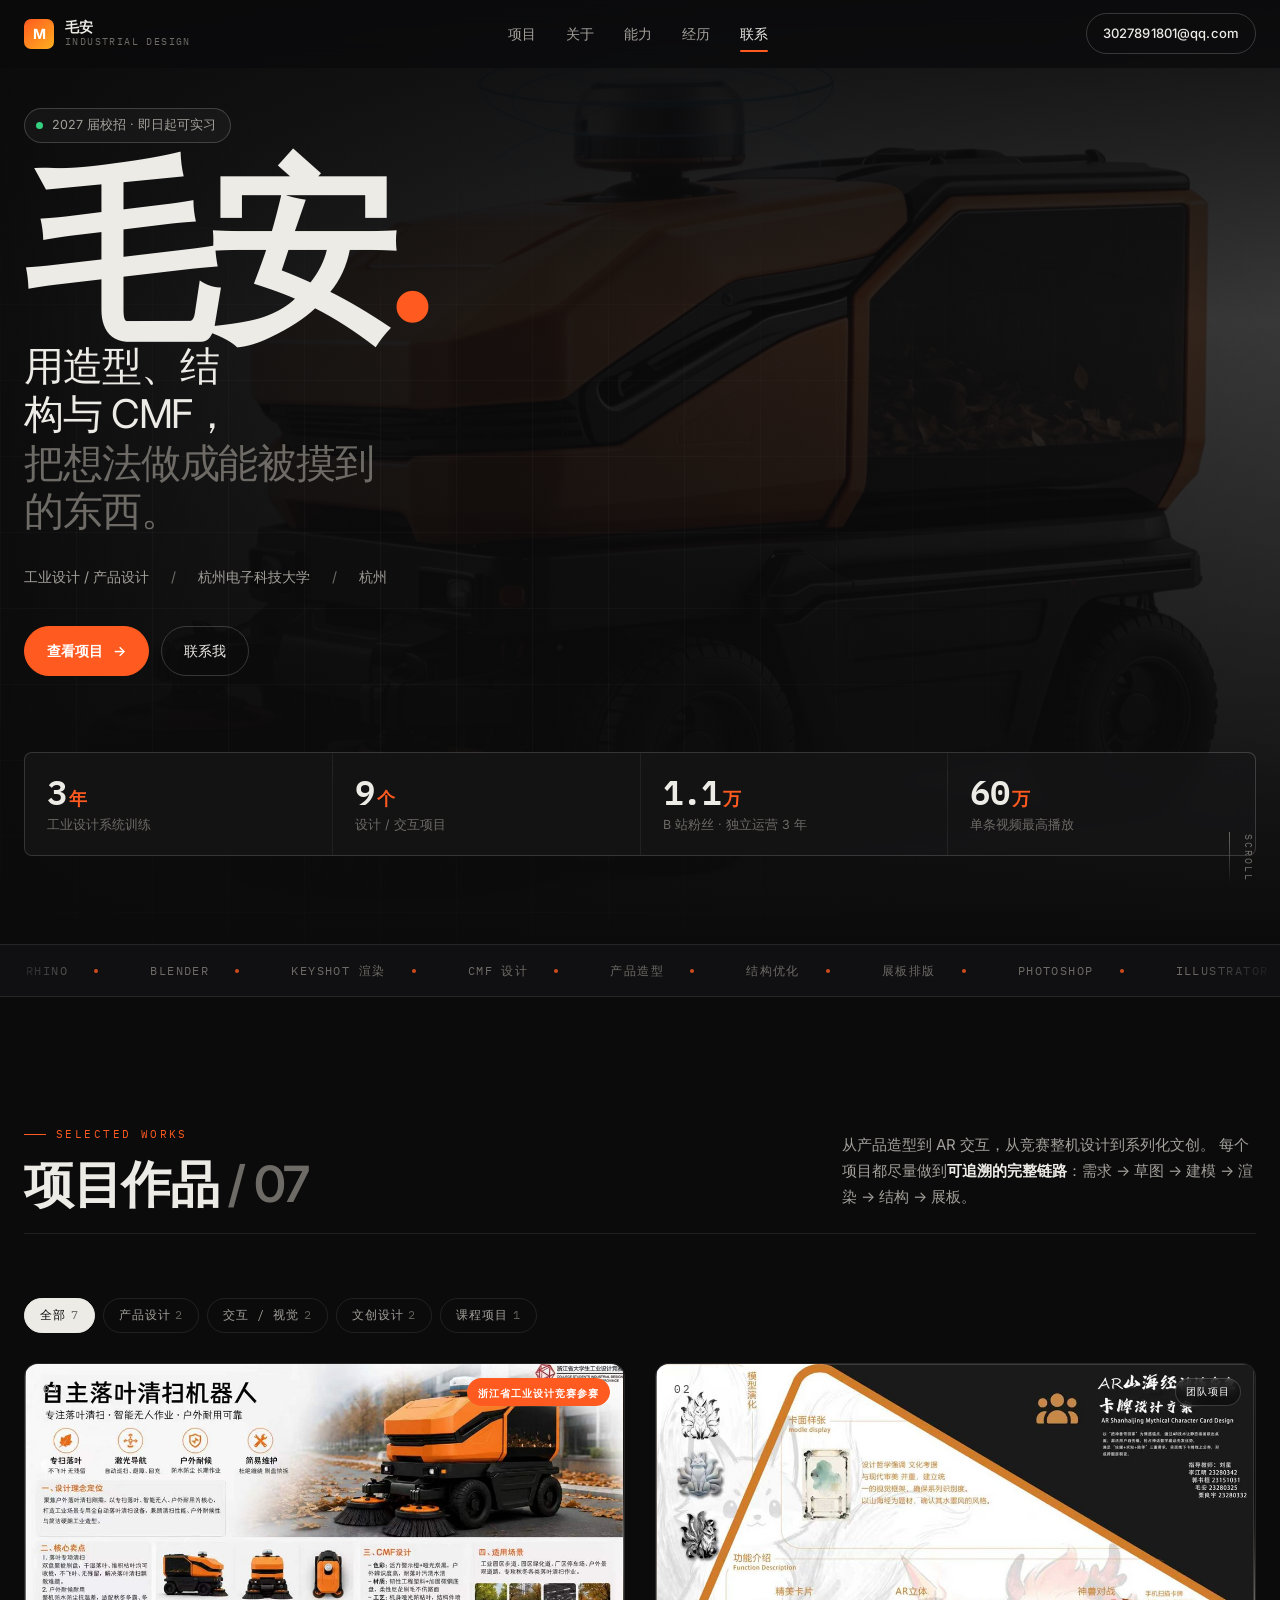
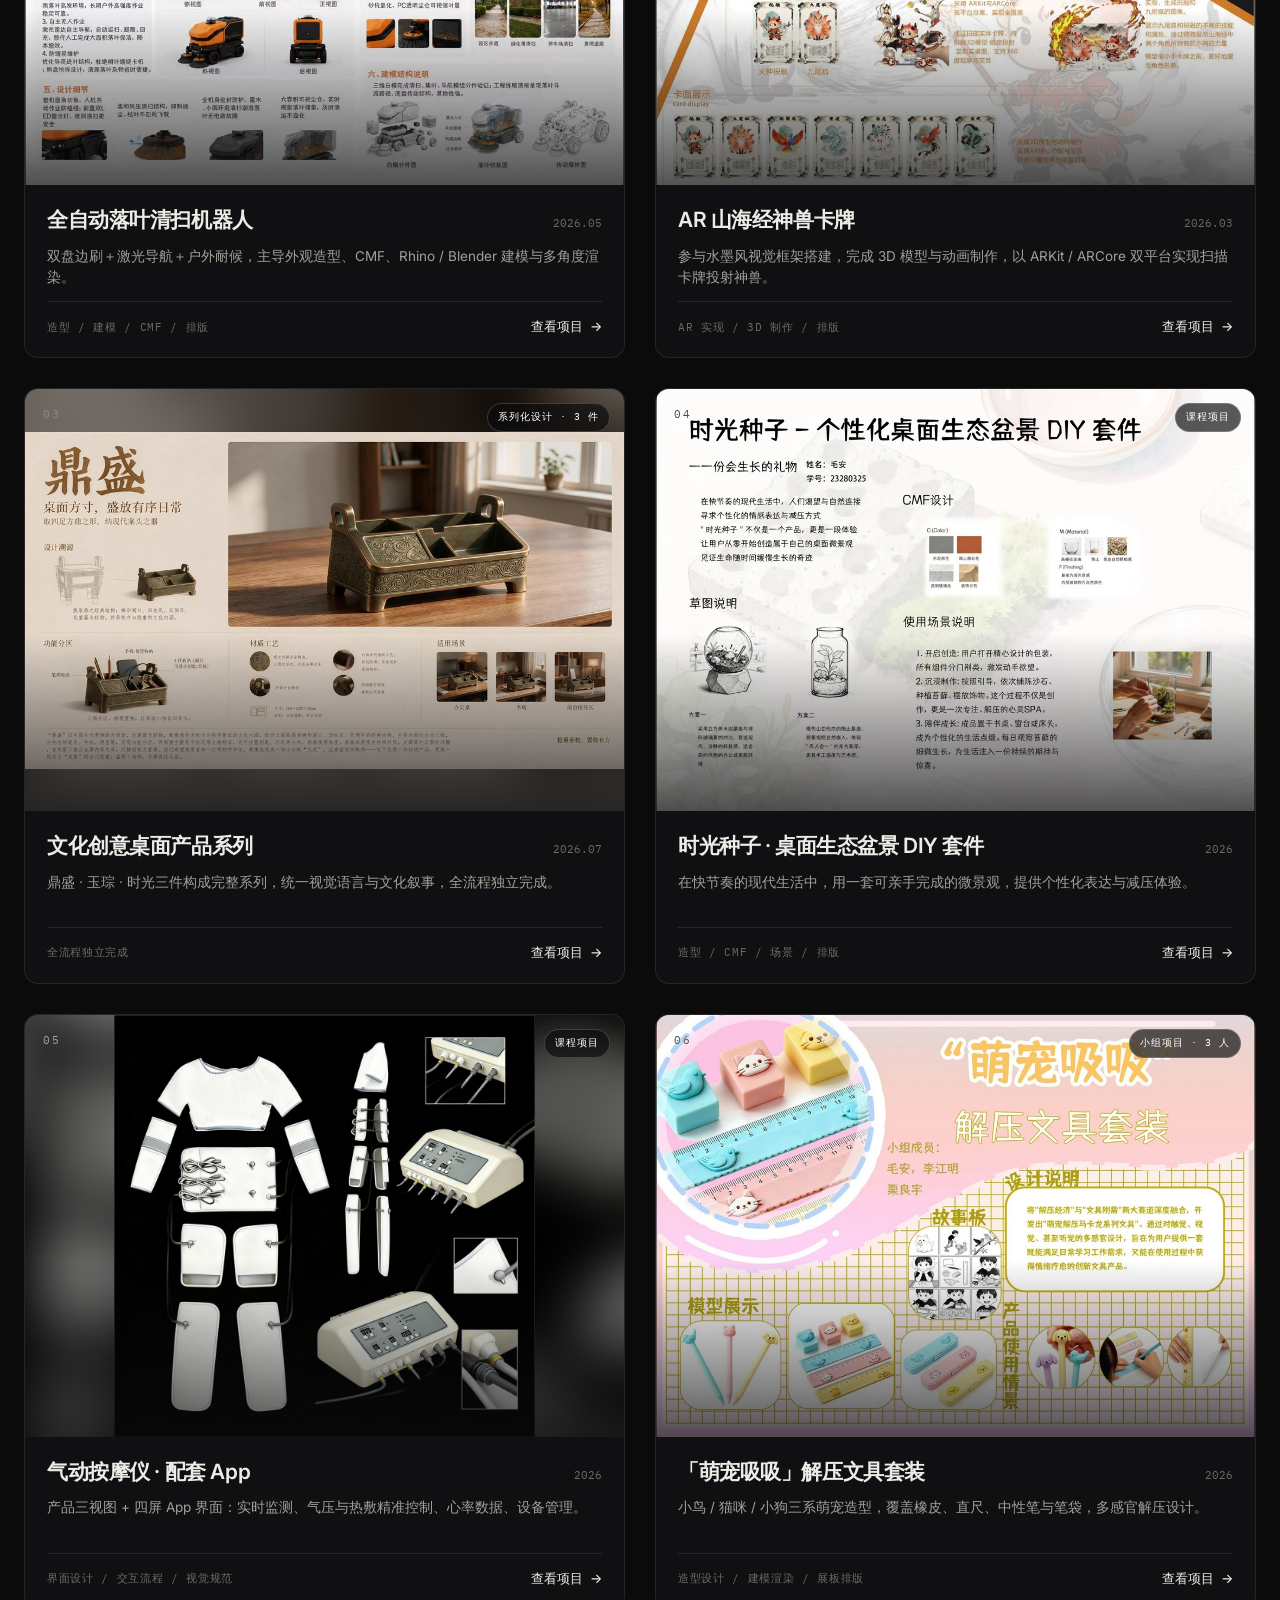
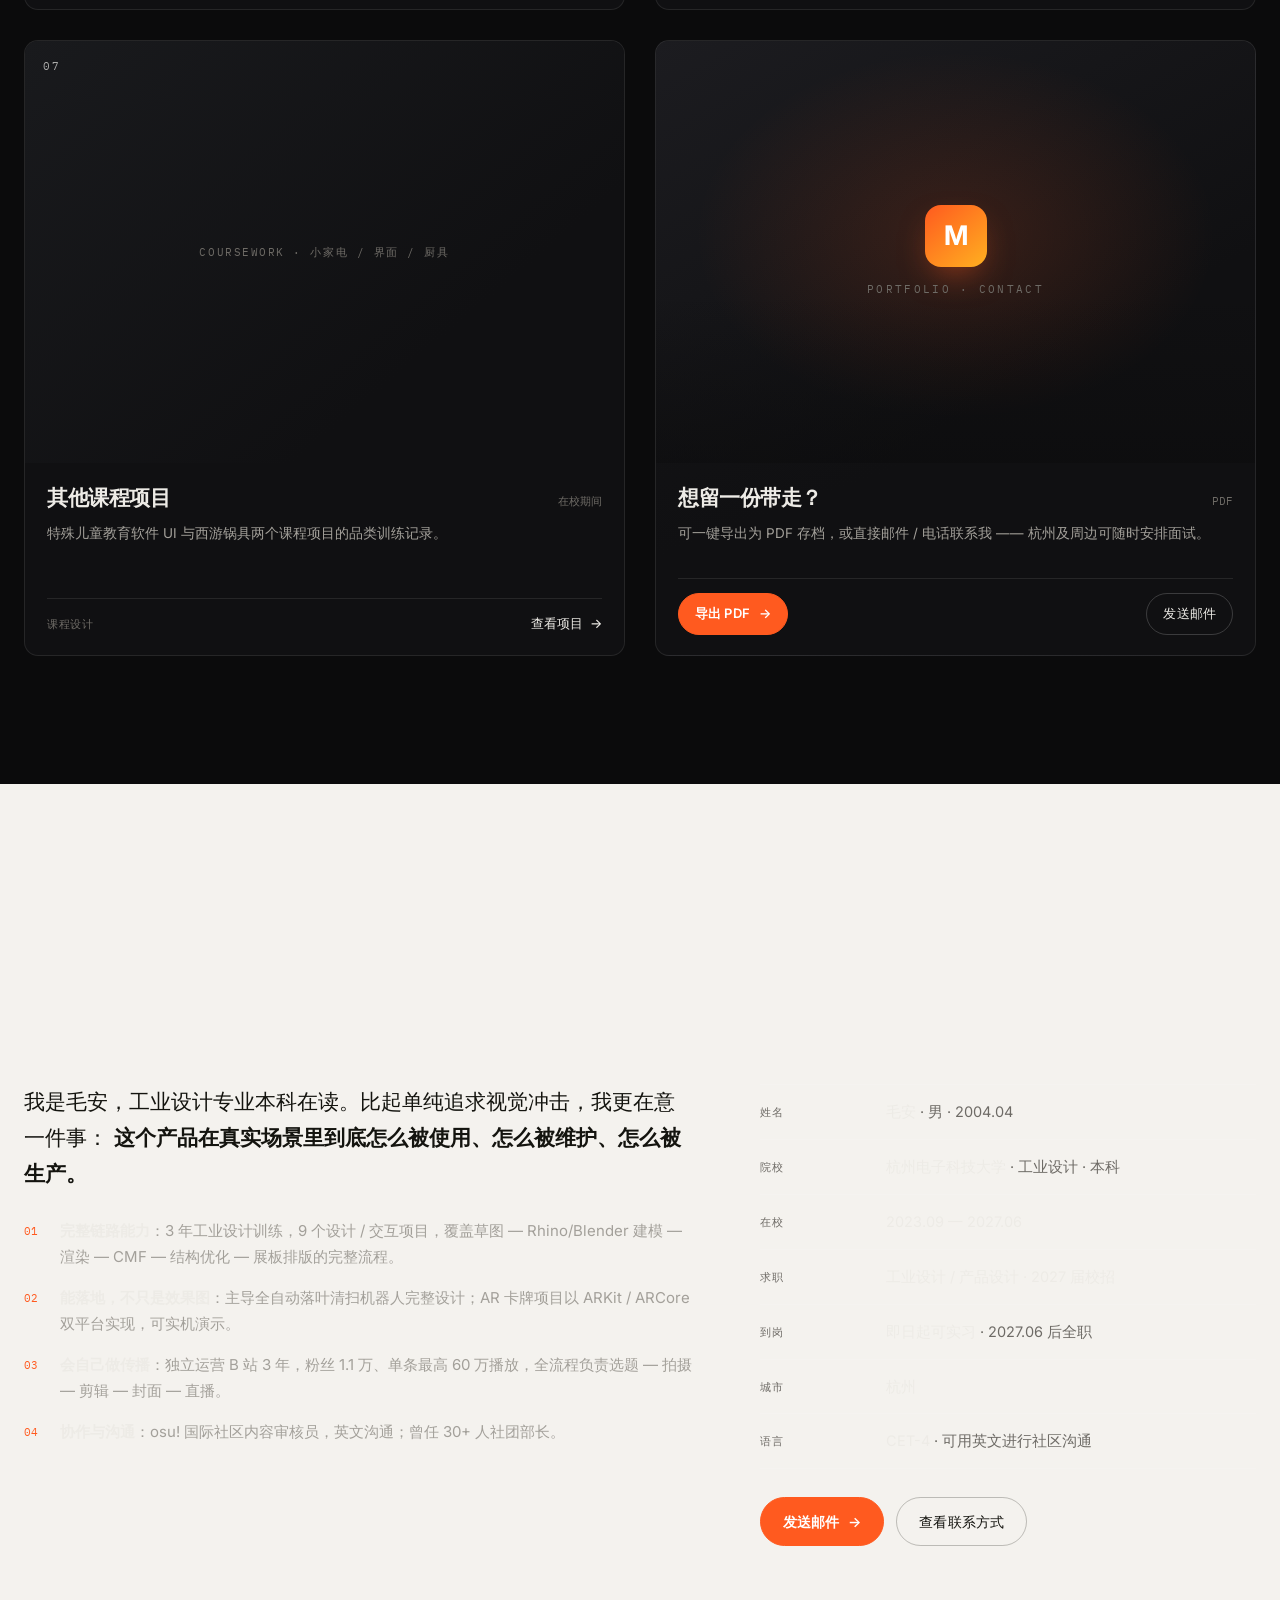
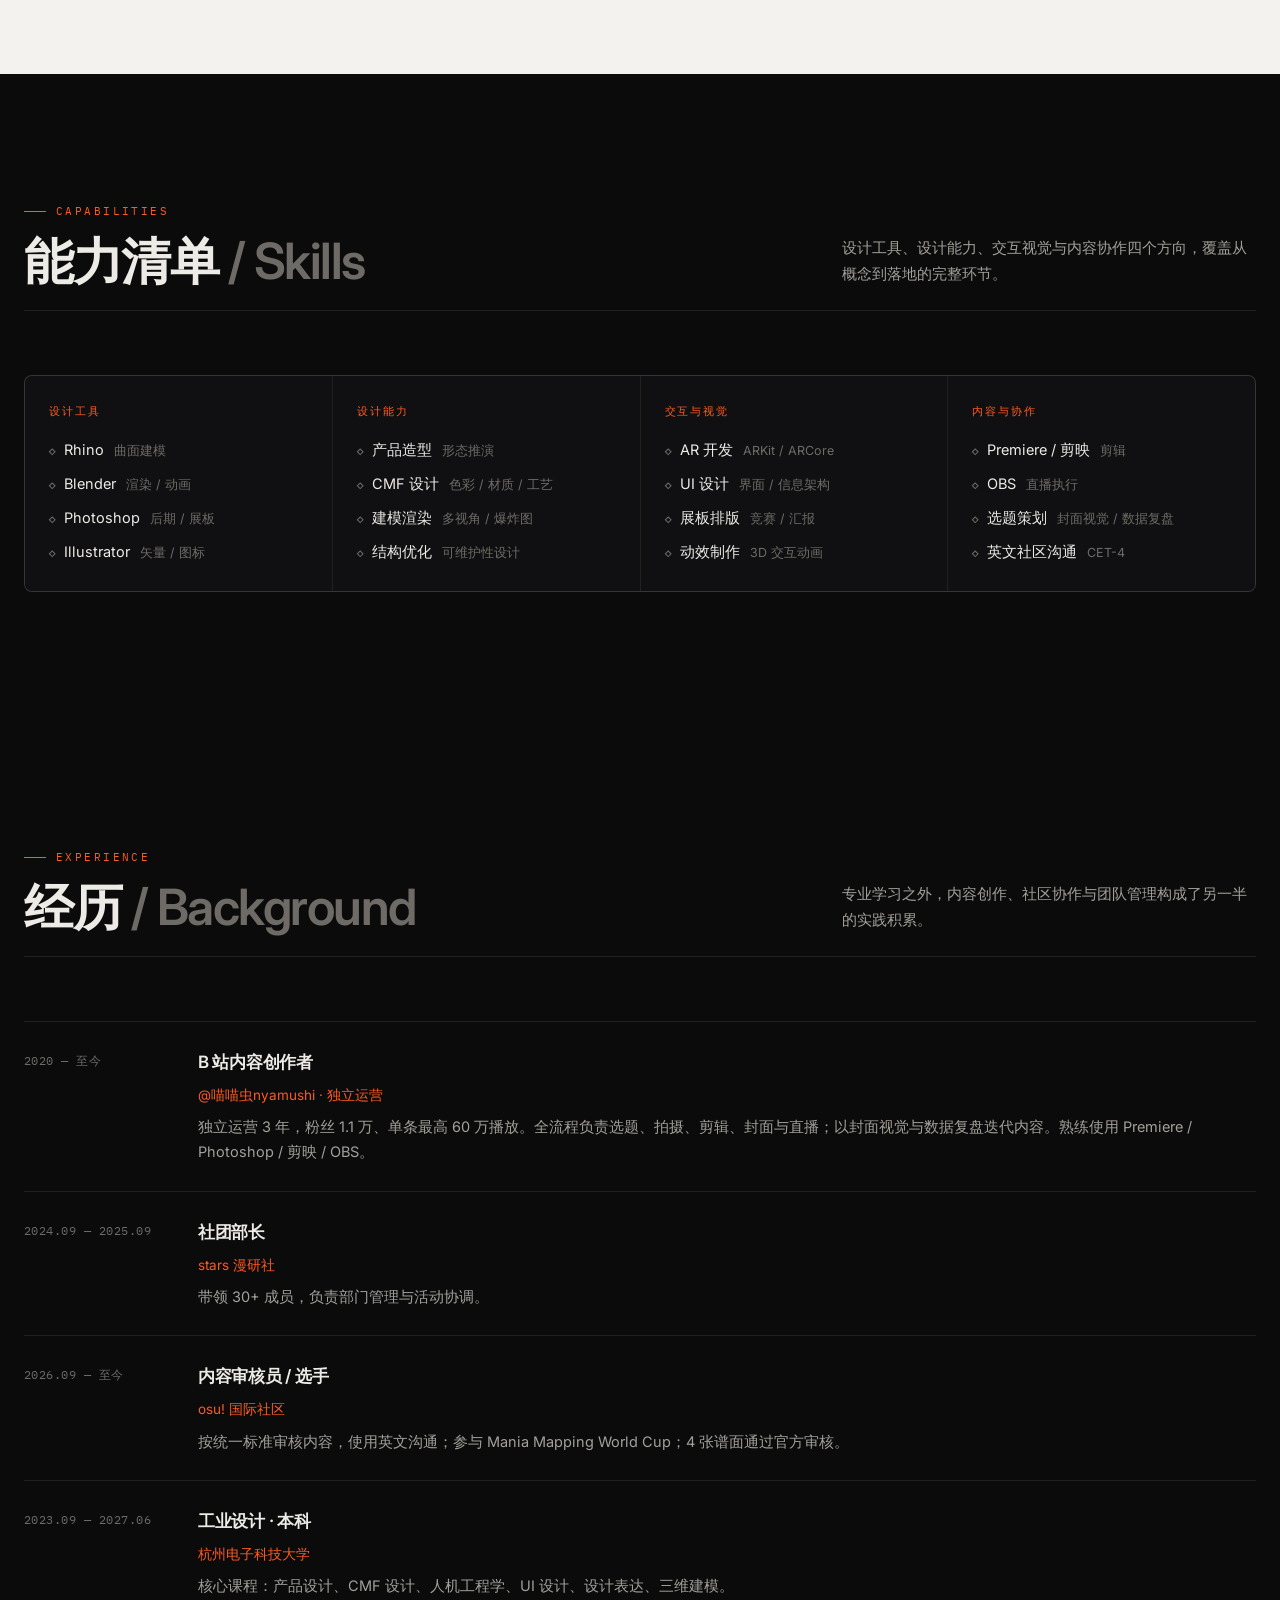
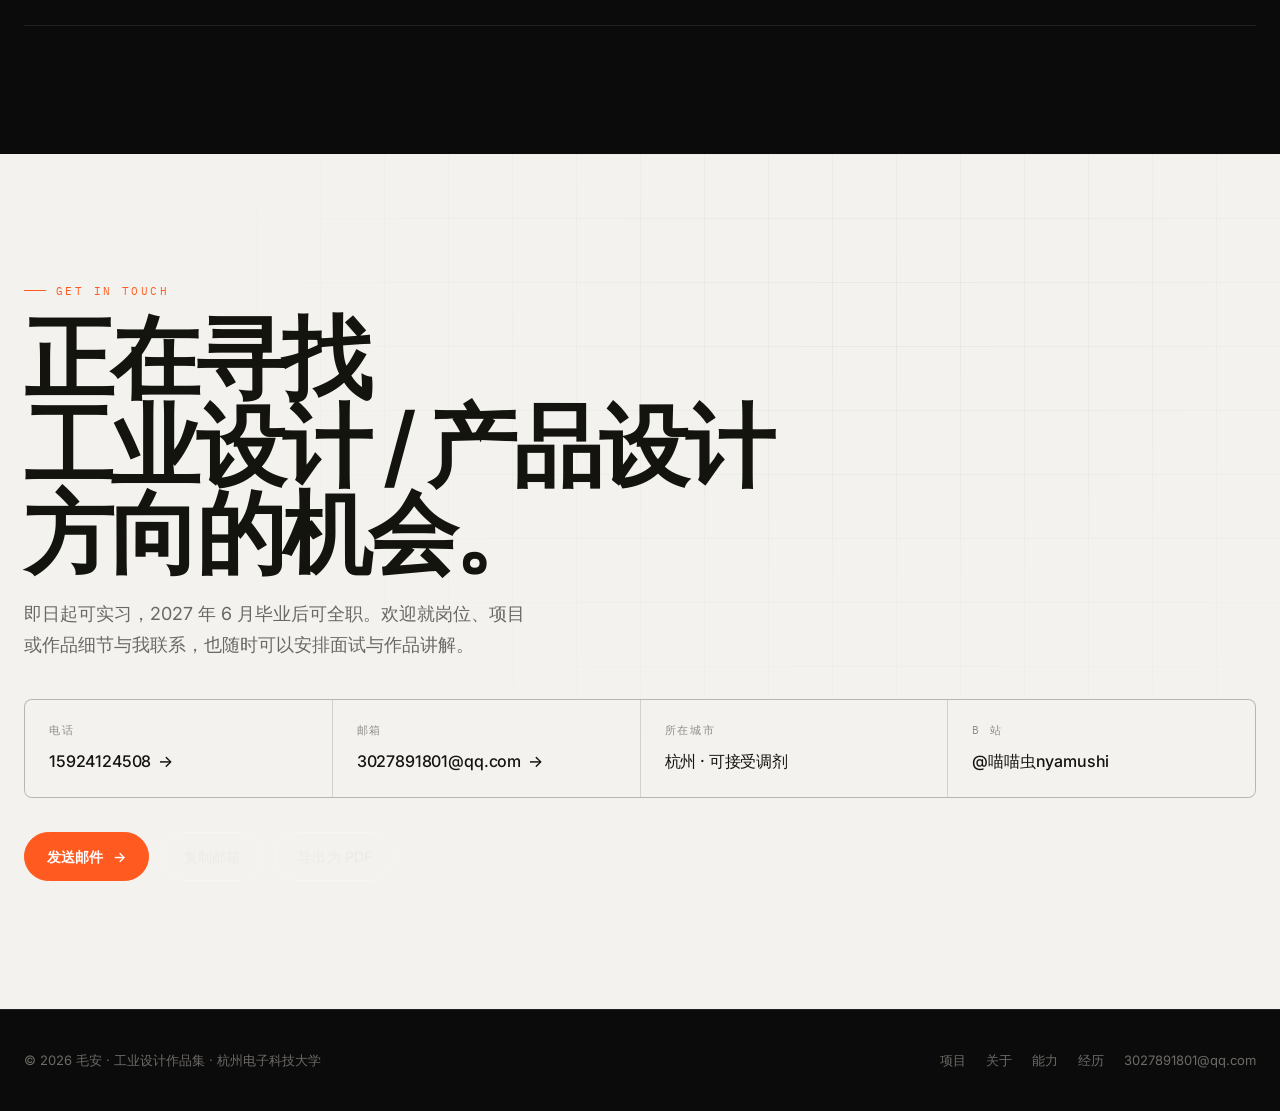
==== index.html @ d3ce954e "作品集网站：7 个设计项目 + 响应式与自检工具 - 首页：Hero、项目网格（2 列等大卡片）、关于、能力、经历、联系 - 7 个项目详情页：机器人 / AR 卡牌 / 文创系列 / 生态盆景 / " ====
<!DOCTYPE html>
<html lang="zh-CN">
<head>
<meta charset="UTF-8">
<meta name="viewport" content="width=device-width, initial-scale=1, viewport-fit=cover">
<title>毛安 · 工业设计作品集 | 杭州电子科技大学 · 2027 届校招</title>
<meta name="description" content="毛安，杭州电子科技大学工业设计本科。作品集包含全自动落叶清扫机器人、AR 山海经神兽卡牌、文化创意桌面产品系列、桌面生态盆景 DIY 套件等 9 个设计 / 交互项目。">
<meta name="author" content="毛安">
<meta name="theme-color" content="#0b0b0c">

<meta property="og:type" content="website">
<meta property="og:title" content="毛安 · 工业设计作品集">
<meta property="og:description" content="产品造型 · CMF · 建模渲染 · AR 交互 —— 2027 届校招求职作品集">
<meta property="og:image" content="assets/img/robot/board-1100.jpg">

<link rel="preconnect" href="https://fonts.googleapis.com">
<link rel="preconnect" href="https://fonts.gstatic.com" crossorigin>
<link rel="stylesheet" href="https://fonts.googleapis.com/css2?family=Inter:wght@400;500;600;700&family=IBM+Plex+Mono:wght@400;500;600&display=swap">
<link rel="icon" href="favicon.ico" sizes="any">
<link rel="apple-touch-icon" href="favicon.ico">
<link rel="icon" href="data:image/svg+xml,<svg xmlns='http://www.w3.org/2000/svg' viewBox='0 0 100 100'><rect width='100' height='100' rx='22' fill='%23ff5a1f'/><text x='50' y='70' font-size='62' font-family='sans-serif' font-weight='700' fill='white' text-anchor='middle'>M</text></svg>">
<link rel="stylesheet" href="assets/css/style.css">

<script type="application/ld+json">
{
  "@context": "https://schema.org",
  "@type": "Person",
  "name": "毛安",
  "jobTitle": "工业设计 / 产品设计",
  "telephone": "15924124508",
  "email": "3027891801@qq.com",
  "address": { "@type": "PostalAddress", "addressLocality": "杭州", "addressCountry": "CN" },
  "alumniOf": { "@type": "CollegeOrUniversity", "name": "杭州电子科技大学" },
  "knowsAbout": ["工业设计", "产品造型", "CMF 设计", "Rhino", "Blender", "AR 交互设计"]
}
</script>
</head>
<body>
<div id="boot" style="position:fixed;inset:0;z-index:999;background:#0b0b0c"></div>

<!-- ============================ 导航 ============================ -->
<header class="nav">
  <div class="nav__inner">
    <a class="brand" href="#top" aria-label="返回顶部">
      <span class="brand__mark" aria-hidden="true">M</span>
      <span class="brand__text">
        <span class="brand__name">毛安</span>
        <span class="brand__role">Industrial Design</span>
      </span>
    </a>

    <nav class="nav__links" id="navLinks" aria-label="主导航">
      <a class="nav__link is-active" href="#work">项目</a>
      <a class="nav__link" href="#about">关于</a>
      <a class="nav__link" href="#skills">能力</a>
      <a class="nav__link" href="#experience">经历</a>
      <a class="nav__link" href="#contact">联系</a>
      <a class="nav__mobile-cta" href="mailto:3027891801@qq.com">
        <span class="btn btn--primary btn--sm">发送邮件 <span class="btn__arrow">→</span></span>
      </a>
    </nav>

    <div class="nav__cta">
      <a class="btn btn--ghost btn--sm nav__mail" href="mailto:3027891801@qq.com">3027891801@qq.com</a>
      <button class="nav__burger" id="burger" aria-label="打开菜单" aria-expanded="false" aria-controls="navLinks">
        <span></span><span></span><span></span>
      </button>
    </div>
  </div>
  <div class="nav__progress" id="navProgress"></div>
</header>

<main id="top">

<!-- ============================ Hero ============================ -->
<section class="hero">
  <div class="hero__bg" aria-hidden="true">
    <img src="assets/img/robot/render-side-1800.jpg" alt="" fetchpriority="high" decoding="async">
  </div>
  <div class="hero__grid" aria-hidden="true"></div>

  <div class="hero__inner">
    <div class="wrap">
      <p class="hero__status" data-reveal>
        <span class="dot" aria-hidden="true"></span>
        2027 届校招 · 即日起可实习
      </p>

      <h1 class="hero__name" data-reveal style="--d:60ms">毛安<span class="accent">.</span></h1>

      <p class="hero__tagline" data-reveal style="--d:120ms">
        用造型、结构与 CMF，<br><em>把想法做成能被摸到的东西。</em>
      </p>

      <div class="hero__meta" data-reveal style="--d:180ms">
        <span>工业设计 / 产品设计</span>
        <span class="sep">/</span>
        <span>杭州电子科技大学</span>
        <span class="sep">/</span>
        <span>杭州</span>
      </div>

      <div class="hero__actions" data-reveal style="--d:240ms">
        <a class="btn btn--primary" href="#work">查看项目 <span class="btn__arrow">→</span></a>
        <a class="btn btn--ghost" href="mailto:3027891801@qq.com">联系我</a>
      </div>

      <div class="hero__stats" data-reveal style="--d:320ms">
        <div class="stat">
          <div class="stat__num"><span data-count="3">3</span><span class="unit">年</span></div>
          <div class="stat__label">工业设计系统训练</div>
        </div>
        <div class="stat">
          <div class="stat__num"><span data-count="9">9</span><span class="unit">个</span></div>
          <div class="stat__label">设计 / 交互项目</div>
        </div>
        <div class="stat">
          <div class="stat__num"><span data-count="1.1">1.1</span><span class="unit">万</span></div>
          <div class="stat__label">B 站粉丝 · 独立运营 3 年</div>
        </div>
        <div class="stat">
          <div class="stat__num"><span data-count="60">60</span><span class="unit">万</span></div>
          <div class="stat__label">单条视频最高播放</div>
        </div>
      </div>
    </div>
  </div>

  <div class="hero__scroll" aria-hidden="true">Scroll</div>
</section>

<!-- ============================ 技能跑马灯 ============================ -->
<div class="marquee" aria-hidden="true">
  <div class="marquee__track" id="marqueeTrack"></div>
</div>

<!-- ============================ 项目 ============================ -->
<section class="section" id="work">
  <div class="wrap">
    <div class="sec-head" data-reveal>
      <div>
        <p class="sec-label">Selected Works</p>
        <h2 class="sec-title">项目作品 <em>/ <span id="workCount">07</span></em></h2>
      </div>
      <p class="sec-desc">
        从产品造型到 AR 交互，从竞赛整机设计到系列化文创。
        每个项目都尽量做到<strong style="color:var(--text)">可追溯的完整链路</strong>：需求 → 草图 → 建模 → 渲染 → 结构 → 展板。
      </p>
    </div>

    <div class="filters" id="filters" data-reveal></div>
    <div class="cards" id="projectGrid"></div>
    <p class="cards__empty" id="cardsEmpty">该分类下暂无项目。</p>
  </div>
</section>

<!-- ============================ 关于 ============================ -->
<section class="section section--paper" id="about">
  <div class="wrap">
    <div class="sec-head" data-reveal>
      <div>
        <p class="sec-label">Profile</p>
        <h2 class="sec-title">关于我 <em>/ About</em></h2>
      </div>
      <p class="sec-desc">
        杭州电子科技大学工业设计本科在读，2027 年 6 月毕业。
        习惯把设计当作一条完整链路来做，而不是停在一张效果图上。
      </p>
    </div>

    <div class="about-grid">
      <div data-reveal>
        <p class="lead" style="color:var(--paper-ink);margin-bottom:26px">
          我是毛安，工业设计专业本科在读。比起单纯追求视觉冲击，我更在意一件事：
          <strong>这个产品在真实场景里到底怎么被使用、怎么被维护、怎么被生产。</strong>
        </p>
        <div class="adv-list" id="advList"></div>
      </div>

      <div data-reveal style="--d:120ms">
        <div class="facts" id="factsList"></div>
        <div style="margin-top:28px;display:flex;flex-wrap:wrap;gap:12px">
          <a class="btn btn--primary" href="mailto:3027891801@qq.com">发送邮件 <span class="btn__arrow">→</span></a>
          <a class="btn btn--ghost" href="#contact">查看联系方式</a>
        </div>
      </div>
    </div>
  </div>
</section>

<!-- ============================ 能力 ============================ -->
<section class="section" id="skills">
  <div class="wrap">
    <div class="sec-head" data-reveal>
      <div>
        <p class="sec-label">Capabilities</p>
        <h2 class="sec-title">能力清单 <em>/ Skills</em></h2>
      </div>
      <p class="sec-desc">设计工具、设计能力、交互视觉与内容协作四个方向，覆盖从概念到落地的完整环节。</p>
    </div>

    <div class="skills" id="skillsGrid" data-reveal></div>
  </div>
</section>

<!-- ============================ 经历 ============================ -->
<section class="section" id="experience">
  <div class="wrap">
    <div class="sec-head" data-reveal>
      <div>
        <p class="sec-label">Experience</p>
        <h2 class="sec-title">经历 <em>/ Background</em></h2>
      </div>
      <p class="sec-desc">专业学习之外，内容创作、社区协作与团队管理构成了另一半的实践积累。</p>
    </div>

    <div class="timeline" id="timeline" data-reveal></div>
  </div>
</section>

<!-- ============================ 联系 ============================ -->
<section class="section contact" id="contact">
  <div class="wrap contact__inner">
    <p class="sec-label" data-reveal>Get in Touch</p>
    <h2 class="contact__title" data-reveal style="--d:60ms">正在寻找<br>工业设计 / 产品设计<br>方向的机会。</h2>
    <p class="contact__desc" data-reveal style="--d:120ms">
      即日起可实习，2027 年 6 月毕业后可全职。欢迎就岗位、项目或作品细节与我联系，也随时可以安排面试与作品讲解。
    </p>

    <div class="contact__grid" data-reveal style="--d:180ms">
      <a class="contact__cell" href="tel:15924124508">
        <p class="contact__k">电话</p>
        <p class="contact__v">15924124508<span class="arrow">→</span></p>
      </a>
      <a class="contact__cell" href="mailto:3027891801@qq.com">
        <p class="contact__k">邮箱</p>
        <p class="contact__v">3027891801@qq.com<span class="arrow">→</span></p>
      </a>
      <div class="contact__cell">
        <p class="contact__k">所在城市</p>
        <p class="contact__v">杭州 · 可接受调剂</p>
      </div>
      <div class="contact__cell">
        <p class="contact__k">B 站</p>
        <p class="contact__v">@喵喵虫nyamushi</p>
      </div>
    </div>

    <div class="contact__actions" data-reveal style="--d:240ms">
      <a class="btn btn--primary" href="mailto:3027891801@qq.com?subject=面试邀约 - 毛安 工业设计">发送邮件 <span class="btn__arrow">→</span></a>
      <button class="btn btn--ghost" id="copyMail" type="button">复制邮箱</button>
      <button class="btn btn--ghost" onclick="window.print()">导出为 PDF</button>
    </div>
  </div>
</section>

</main>

<!-- ============================ 页脚 ============================ -->
<footer class="footer">
  <div class="wrap footer__inner">
    <p>© <span id="year"></span> 毛安 · 工业设计作品集 · 杭州电子科技大学</p>
    <nav class="footer__links" aria-label="页脚导航">
      <a href="#work">项目</a>
      <a href="#about">关于</a>
      <a href="#skills">能力</a>
      <a href="#experience">经历</a>
      <a href="mailto:3027891801@qq.com">3027891801@qq.com</a>
    </nav>
  </div>
</footer>

<script src="assets/js/projects.js"></script>
<script src="assets/js/main.js"></script>
<script>
/* ---- 首页专属：从数据层渲染列表区块（非模块脚本，file:// 亦可运行） ---- */
(function () {
  var q = function (s) { return document.querySelector(s); };

  /* 跑马灯：内容复制两份以实现无缝循环 */
  var mk = q('#marqueeTrack');
  if (mk && typeof MARQUEE !== 'undefined') {
    var html = MARQUEE.map(function (t) { return '<span class="marquee__item">' + t + '</span>'; }).join('');
    mk.innerHTML = html + html;
  }

  /* 个人优势 */
  var adv = q('#advList');
  if (adv && typeof ADVANTAGES !== 'undefined') {
    adv.innerHTML = ADVANTAGES.map(function (a) {
      return '<div class="adv"><span class="adv__i">' + a.i + '</span><p>' + a.t + '</p></div>';
    }).join('');
  }

  /* 基本信息 */
  var facts = q('#factsList');
  if (facts && typeof FACTS !== 'undefined') {
    facts.innerHTML = FACTS.map(function (f) {
      return '<div class="fact"><div class="fact__k">' + f.k + '</div><div class="fact__v">' + f.v + '</div></div>';
    }).join('');
  }

  /* 能力清单 */
  var sk = q('#skillsGrid');
  if (sk && typeof SKILLS !== 'undefined') {
    sk.innerHTML = SKILLS.map(function (s) {
      return '<div class="skill"><p class="skill__label">' + s.label + '</p><ul class="skill__list">' +
        s.items.map(function (i) { return '<li>' + i + '</li>'; }).join('') +
        '</ul></div>';
    }).join('');
  }

  /* 经历时间线 */
  var tl = q('#timeline');
  if (tl && typeof TIMELINE !== 'undefined') {
    tl.innerHTML = TIMELINE.map(function (it) {
      return '<div class="tl-item"><div class="tl-when">' + it.when + '</div>' +
        '<div class="tl-what"><p class="tl-role">' + it.role + '</p>' +
        '<p class="tl-org">' + it.org + '</p>' +
        '<p class="tl-desc">' + it.desc + '</p></div></div>';
    }).join('');
  }

  var y = q('#year');
  if (y) y.textContent = new Date().getFullYear();

  /* 作品数量从数据层同步，避免标题与实际项目数不一致 */
  var wc = q('#workCount');
  if (wc && typeof PROJECTS !== 'undefined') {
    wc.textContent = String(PROJECTS.length).padStart(2, '0');
  }

  /* 复制邮箱：线上不提供简历文件，方便 HR 一键拿到联系方式 */
  var cm = q('#copyMail');
  if (cm) {
    cm.addEventListener('click', function () {
      var mail = '3027891801@qq.com';
      var done = function () {
        var old = cm.textContent;
        cm.textContent = '已复制 ✓';
        setTimeout(function () { cm.textContent = old; }, 1800);
      };
      if (navigator.clipboard && navigator.clipboard.writeText) {
        navigator.clipboard.writeText(mail).then(done, function () { cm.textContent = mail; });
      } else {
        cm.textContent = mail;
      }
    });
  }
})();
</script>
</body>
</html>
---- assets/css/style.css ----
/* ==========================================================================
   毛安 · 工业设计作品集
   设计系统 — 现代简约工业风
   ========================================================================== */

/* ---------- 1. Design Tokens ---------- */
:root {
  /* 色板：深炭底 + 暖白 + 工业橙 */
  --ink:        #0b0b0c;
  --ink-1:      #101012;
  --surface:    #141416;
  --surface-2:  #1b1b1f;
  --line:       rgba(255, 255, 255, 0.09);
  --line-2:     rgba(255, 255, 255, 0.18);

  --paper:      #f4f2ee;
  --paper-2:    #e8e5df;
  --paper-ink:  #14140f;

  --text:       #edebe6;
  --text-2:     #a3a09a;
  --text-3:     #6e6b66;

  --accent:     #ff5a1f;
  --accent-2:   #ffb020;
  --accent-dim: rgba(255, 90, 31, 0.14);
  --focus:      #ffb020;

  /* 字体 */
  --font: "Inter", -apple-system, BlinkMacSystemFont, "Segoe UI", "Noto Sans SC",
          "PingFang SC", "Hiragino Sans GB", "Microsoft YaHei", sans-serif;
  --mono: "IBM Plex Mono", "SFMono-Regular", ui-monospace, "Cascadia Mono",
          Consolas, "Noto Sans SC", monospace;

  /* 尺度 */
  --wrap:      1280px;
  --wrap-text: 820px;
  --gutter:    24px;
  --nav-h:     68px;

  --r-sm: 4px;
  --r-md: 8px;
  --r-lg: 14px;
  --r-full: 999px;

  /* 节奏 */
  --ease: cubic-bezier(0.22, 1, 0.36, 1);
  --ease-io: cubic-bezier(0.65, 0, 0.35, 1);

  --shadow-1: 0 1px 2px rgba(0, 0, 0, 0.4);
  --shadow-2: 0 18px 50px -12px rgba(0, 0, 0, 0.7);
  --shadow-3: 0 40px 100px -20px rgba(0, 0, 0, 0.85);
}

/* ---------- 2. Reset ---------- */
*, *::before, *::after { box-sizing: border-box; }

html {
  -webkit-text-size-adjust: 100%;
  scroll-behavior: smooth;
  scroll-padding-top: calc(var(--nav-h) + 20px);
}
@media (prefers-reduced-motion: reduce) { html { scroll-behavior: auto; } }

body {
  margin: 0;
  background: var(--ink);
  color: var(--text);
  font-family: var(--font);
  font-size: 16px;
  line-height: 1.65;
  -webkit-font-smoothing: antialiased;
  -moz-osx-font-smoothing: grayscale;
  font-feature-settings: "kern" 1, "liga" 1;
  overflow-x: hidden;
}

body.is-locked { overflow: hidden; }

img, svg, canvas, video { display: block; max-width: 100%; }
img { height: auto; }

h1, h2, h3, h4, h5, h6 { margin: 0; font-weight: 600; line-height: 1.15; letter-spacing: -0.015em; }
p { margin: 0; }
ul, ol { margin: 0; padding: 0; list-style: none; }

a { color: inherit; text-decoration: none; }

button {
  font: inherit; color: inherit; background: none;
  border: 0; padding: 0; cursor: pointer;
}

:focus-visible {
  outline: 2px solid var(--focus);
  outline-offset: 3px;
  border-radius: 2px;
}

::selection { background: var(--accent); color: #fff; }

/* ---------- 3. Layout ---------- */
.wrap {
  width: 100%;
  max-width: var(--wrap);
  margin-inline: auto;
  padding-inline: var(--gutter);
}
.wrap--text { max-width: var(--wrap-text); }

.section {
  padding-block: clamp(72px, 10vw, 148px);
  position: relative;
}
.section--tight { padding-block: clamp(48px, 6vw, 88px); }

.section--paper {
  background: var(--paper);
  color: var(--paper-ink);
}
.section--paper .sec-label { color: rgba(20, 20, 15, 0.5); }
.section--paper .sec-desc  { color: rgba(20, 20, 15, 0.62); }

/* ---------- 4. Typography helpers ---------- */
.eyebrow {
  font-family: var(--mono);
  font-size: 11px;
  letter-spacing: 0.2em;
  text-transform: uppercase;
  color: var(--text-3);
}

.sec-head {
  display: flex;
  flex-wrap: wrap;
  align-items: flex-end;
  justify-content: space-between;
  gap: 20px 40px;
  margin-bottom: clamp(36px, 5vw, 68px);
  padding-bottom: 22px;
  border-bottom: 1px solid var(--line);
}
.section--paper .sec-head { border-bottom-color: rgba(20, 20, 15, 0.14); }

.sec-label {
  font-family: var(--mono);
  font-size: 11px;
  letter-spacing: 0.22em;
  text-transform: uppercase;
  color: var(--accent);
  display: flex;
  align-items: center;
  gap: 10px;
  margin-bottom: 14px;
}
.sec-label::before {
  content: "";
  width: 22px; height: 1px;
  background: currentColor;
  flex: none;
}

.sec-title {
  font-size: clamp(28px, 4.4vw, 50px);
  letter-spacing: -0.03em;
  line-height: 1.06;
  font-weight: 600;
}
.sec-title em {
  font-style: normal;
  color: var(--text-3);
}
.section--paper .sec-title em { color: rgba(20, 20, 15, 0.35); }

.sec-desc {
  max-width: 46ch;
  color: var(--text-2);
  font-size: 15px;
  line-height: 1.75;
}

.lead {
  font-size: clamp(17px, 2vw, 21px);
  line-height: 1.72;
  color: var(--text-2);
}

.mono { font-family: var(--mono); font-size: 12px; letter-spacing: 0.06em; }

/* ---------- 5. Buttons ---------- */
.btn {
  --btn-bg: transparent;
  --btn-fg: var(--text);
  --btn-bd: var(--line-2);
  display: inline-flex;
  align-items: center;
  gap: 9px;
  padding: 12px 22px;
  background: var(--btn-bg);
  color: var(--btn-fg);
  border: 1px solid var(--btn-bd);
  border-radius: var(--r-full);
  font-size: 14px;
  font-weight: 500;
  letter-spacing: 0.01em;
  white-space: nowrap;
  transition: background .3s var(--ease), color .3s var(--ease),
              border-color .3s var(--ease), transform .3s var(--ease);
}
.btn:hover { transform: translateY(-2px); }

.btn--primary {
  --btn-bg: var(--accent);
  --btn-fg: #fff;
  --btn-bd: var(--accent);
  font-weight: 600;
}
.btn--primary:hover { --btn-bg: #ff6f3c; --btn-bd: #ff6f3c; }

.btn--ghost:hover { --btn-bd: var(--text); --btn-bg: rgba(255, 255, 255, 0.05); }

.section--paper .btn--ghost { --btn-bd: rgba(20,20,15,.25); --btn-fg: var(--paper-ink); }
.section--paper .btn--ghost:hover { --btn-bd: var(--paper-ink); --btn-bg: rgba(20,20,15,.06); }

.btn--sm { padding: 9px 16px; font-size: 13px; }

.btn__arrow { transition: transform .3s var(--ease); }
.btn:hover .btn__arrow { transform: translateX(3px); }

/* ---------- 6. Tags ---------- */
.tags { display: flex; flex-wrap: wrap; gap: 8px; }
.tag {
  font-family: var(--mono);
  font-size: 11px;
  letter-spacing: 0.06em;
  padding: 5px 11px;
  border: 1px solid var(--line);
  border-radius: var(--r-full);
  color: var(--text-2);
  white-space: nowrap;
}
.section--paper .tag { border-color: rgba(20,20,15,.16); color: rgba(20,20,15,.66); }

/* ---------- 7. Navigation ---------- */
.nav {
  position: fixed;
  inset: 0 0 auto 0;
  height: var(--nav-h);
  z-index: 200;
  display: flex;
  align-items: center;
  background: rgba(11, 11, 12, 0.72);
  -webkit-backdrop-filter: saturate(160%) blur(14px);
  backdrop-filter: saturate(160%) blur(14px);
  border-bottom: 1px solid transparent;
  transition: border-color .3s var(--ease), background .3s var(--ease);
}
.nav.is-scrolled {
  border-bottom-color: var(--line);
  background: rgba(11, 11, 12, 0.9);
}

.nav__inner {
  width: 100%;
  max-width: var(--wrap);
  margin-inline: auto;
  padding-inline: var(--gutter);
  display: flex;
  align-items: center;
  justify-content: space-between;
  gap: 20px;
}

.brand { display: flex; align-items: center; gap: 11px; min-width: 0; }
.brand__mark {
  width: 30px; height: 30px; flex: none;
  border-radius: 7px;
  background: linear-gradient(140deg, var(--accent), var(--accent-2));
  display: grid; place-items: center;
  color: #fff; font-weight: 700; font-size: 14px;
  letter-spacing: -0.04em;
}
.brand__text { display: flex; flex-direction: column; line-height: 1.2; min-width: 0; }
.brand__name { font-size: 14px; font-weight: 600; letter-spacing: 0.02em; }
.brand__role {
  font-family: var(--mono); font-size: 10px;
  letter-spacing: 0.14em; text-transform: uppercase; color: var(--text-3);
  white-space: nowrap; overflow: hidden; text-overflow: ellipsis;
}

.nav__links { display: flex; align-items: center; gap: 4px; }
.nav__link {
  position: relative;
  padding: 9px 13px;
  font-size: 14px;
  color: var(--text-2);
  border-radius: var(--r-sm);
  transition: color .25s var(--ease);
}
.nav__link:hover { color: var(--text); }
.nav__link.is-active { color: var(--text); }
.nav__link.is-active::after {
  content: "";
  position: absolute;
  left: 13px; right: 13px; bottom: 2px;
  height: 2px; border-radius: 2px;
  background: var(--accent);
}

.nav__cta { display: flex; align-items: center; gap: 10px; }
.nav__mail { display: inline-flex; }

.nav__progress {
  position: absolute;
  left: 0; bottom: -1px;
  height: 2px; width: 0;
  background: linear-gradient(90deg, var(--accent), var(--accent-2));
  transition: width .1s linear;
}

.nav__burger {
  display: none;
  width: 40px; height: 40px;
  border: 1px solid var(--line-2);
  border-radius: var(--r-sm);
  place-items: center;
}
.nav__burger span {
  display: block; width: 16px; height: 1.5px;
  background: var(--text); border-radius: 2px;
  transition: transform .3s var(--ease), opacity .2s;
}
.nav__burger span + span { margin-top: 4px; }
.nav__burger.is-open span:nth-child(1) { transform: translateY(5.5px) rotate(45deg); }
.nav__burger.is-open span:nth-child(2) { opacity: 0; }
.nav__burger.is-open span:nth-child(3) { transform: translateY(-5.5px) rotate(-45deg); }

/* ---------- 8. Hero ---------- */
.hero {
  position: relative;
  min-height: 100svh;
  display: flex;
  align-items: flex-end;
  padding-top: calc(var(--nav-h) + 40px);
  padding-bottom: clamp(40px, 7vw, 88px);
  overflow: hidden;
}
.hero__bg {
  position: absolute;
  inset: 0;
  z-index: 0;
  overflow: hidden;
}
.hero__bg img {
  width: 100%; height: 100%;
  object-fit: cover;
  object-position: 62% 50%;
  opacity: 0.42;
  filter: saturate(0.85) contrast(1.06);
  transform: scale(1.06);
}
.hero__bg::after {
  content: "";
  position: absolute; inset: 0;
  background:
    linear-gradient(180deg, rgba(11,11,12,.94) 0%, rgba(11,11,12,.5) 34%, rgba(11,11,12,.82) 76%, var(--ink) 100%),
    linear-gradient(90deg, rgba(11,11,12,.96) 0%, rgba(11,11,12,.35) 58%, rgba(11,11,12,.1) 100%);
}
.hero__grid {
  position: absolute; inset: 0; z-index: 1;
  pointer-events: none;
  background-image:
    linear-gradient(rgba(255,255,255,.028) 1px, transparent 1px),
    linear-gradient(90deg, rgba(255,255,255,.028) 1px, transparent 1px);
  background-size: 76px 76px;
  mask-image: radial-gradient(ellipse 90% 70% at 30% 60%, #000 20%, transparent 78%);
  -webkit-mask-image: radial-gradient(ellipse 90% 70% at 30% 60%, #000 20%, transparent 78%);
}

.hero__inner { position: relative; z-index: 2; width: 100%; }

.hero__status {
  display: inline-flex; align-items: center; gap: 9px;
  padding: 6px 14px 6px 11px;
  border: 1px solid var(--line-2);
  border-radius: var(--r-full);
  background: rgba(255,255,255,.035);
  font-size: 12.5px;
  color: var(--text-2);
  margin-bottom: 26px;
}
.dot {
  width: 7px; height: 7px; border-radius: 50%;
  background: #35d07f; flex: none;
  box-shadow: 0 0 0 0 rgba(53, 208, 127, .6);
  animation: pulse 2.4s var(--ease-io) infinite;
}
@keyframes pulse {
  0%   { box-shadow: 0 0 0 0 rgba(53, 208, 127, .55); }
  70%  { box-shadow: 0 0 0 7px rgba(53, 208, 127, 0); }
  100% { box-shadow: 0 0 0 0 rgba(53, 208, 127, 0); }
}
@media (prefers-reduced-motion: reduce) { .dot { animation: none; } }

.hero__name {
  font-size: clamp(58px, 15vw, 196px);
  line-height: 0.86;
  letter-spacing: -0.05em;
  font-weight: 700;
  margin-bottom: 8px;
}
.hero__name .accent { color: var(--accent); }

.hero__tagline {
  font-size: clamp(19px, 3.1vw, 40px);
  line-height: 1.22;
  letter-spacing: -0.028em;
  font-weight: 400;
  color: var(--text);
  max-width: 15ch;
  margin-bottom: 30px;
  text-wrap: balance;
}
.hero__tagline em {
  font-style: normal;
  color: var(--text-3);
}

.hero__meta {
  display: flex;
  flex-wrap: wrap;
  align-items: center;
  gap: 10px 22px;
  margin-bottom: 38px;
  color: var(--text-2);
  font-size: 14px;
}
.hero__meta .sep { color: var(--text-3); }

.hero__actions { display: flex; flex-wrap: wrap; gap: 12px; }

.hero__stats {
  display: grid;
  grid-template-columns: repeat(4, minmax(0, 1fr));
  gap: 1px;
  margin-top: clamp(44px, 6vw, 76px);
  background: var(--line);
  border: 1px solid var(--line);
  border-radius: var(--r-md);
  overflow: hidden;
}
.stat {
  background: rgba(14, 14, 16, 0.72);
  -webkit-backdrop-filter: blur(8px);
  backdrop-filter: blur(8px);
  padding: 20px 22px;
}
.stat__num {
  font-family: var(--mono);
  font-size: clamp(24px, 3vw, 34px);
  font-weight: 600;
  letter-spacing: -0.02em;
  line-height: 1.1;
  color: var(--text);
}
.stat__num .unit { font-size: 0.52em; color: var(--accent); margin-left: 3px; }
.stat__label {
  margin-top: 6px;
  font-size: 12.5px;
  color: var(--text-3);
  line-height: 1.5;
}

.hero__scroll {
  position: absolute;
  right: var(--gutter);
  bottom: clamp(30px, 5vw, 60px);
  z-index: 3;
  display: flex; flex-direction: column; align-items: center; gap: 10px;
  font-family: var(--mono); font-size: 10px;
  letter-spacing: 0.2em; text-transform: uppercase; color: var(--text-3);
  writing-mode: vertical-rl;
}
.hero__scroll::after {
  content: "";
  width: 1px; height: 52px;
  background: linear-gradient(180deg, var(--text-3), transparent);
  animation: scrollHint 2.6s var(--ease-io) infinite;
  transform-origin: top;
}
@keyframes scrollHint {
  0%   { transform: scaleY(0); opacity: 0; }
  40%  { transform: scaleY(1); opacity: 1; }
  100% { transform: scaleY(1); opacity: 0; }
}
@media (prefers-reduced-motion: reduce) { .hero__scroll::after { animation: none; } }

/* ---------- 9. Marquee ---------- */
.marquee {
  border-block: 1px solid var(--line);
  padding-block: 16px;
  overflow: hidden;
  background: var(--ink-1);
  position: relative;
}
.marquee::before, .marquee::after {
  content: ""; position: absolute; top: 0; bottom: 0; width: 90px; z-index: 2;
  pointer-events: none;
}
.marquee::before { left: 0;  background: linear-gradient(90deg, var(--ink-1), transparent); }
.marquee::after  { right: 0; background: linear-gradient(270deg, var(--ink-1), transparent); }

.marquee__track {
  display: flex; gap: 0;
  width: max-content;
  animation: marquee 42s linear infinite;
}
.marquee:hover .marquee__track { animation-play-state: paused; }
@keyframes marquee { to { transform: translateX(-50%); } }
@media (prefers-reduced-motion: reduce) { .marquee__track { animation: none; } }

.marquee__item {
  display: inline-flex; align-items: center; gap: 26px;
  padding-inline: 26px;
  font-family: var(--mono);
  font-size: 12px;
  letter-spacing: 0.12em;
  text-transform: uppercase;
  color: var(--text-3);
  white-space: nowrap;
}
.marquee__item::after {
  content: ""; width: 4px; height: 4px; border-radius: 50%;
  background: var(--accent); opacity: .8;
}

/* ---------- 10. Profile / About ---------- */
.about-grid {
  display: grid;
  grid-template-columns: minmax(0, 1.15fr) minmax(0, 0.85fr);
  gap: clamp(32px, 5vw, 72px);
  align-items: start;
}

.facts { border-top: 1px solid var(--line); }
.fact {
  display: grid;
  grid-template-columns: 108px minmax(0, 1fr);
  gap: 18px;
  padding-block: 15px;
  border-bottom: 1px solid var(--line);
  font-size: 14.5px;
}
.fact__k {
  font-family: var(--mono); font-size: 11px;
  letter-spacing: 0.14em; text-transform: uppercase;
  color: var(--text-3); padding-top: 3px;
}
.fact__v { color: var(--text); }
.fact__v span { color: var(--text-3); }

.adv-list { display: grid; gap: 16px; }
.adv {
  display: grid;
  grid-template-columns: 22px minmax(0, 1fr);
  gap: 14px;
  font-size: 15px;
  color: var(--text-2);
  line-height: 1.7;
}
.adv__i {
  font-family: var(--mono); font-size: 11px; color: var(--accent);
  padding-top: 4px;
}
.adv strong { color: var(--text); font-weight: 600; }

/* ---------- 11. Skills ---------- */
.skills {
  display: grid;
  grid-template-columns: repeat(auto-fit, minmax(230px, 1fr));
  gap: 1px;
  background: var(--line);
  border: 1px solid var(--line);
  border-radius: var(--r-md);
  overflow: hidden;
}
.skill {
  background: var(--ink-1);
  padding: 26px 24px 28px;
}
.skill__label {
  font-family: var(--mono); font-size: 11px;
  letter-spacing: 0.18em; text-transform: uppercase;
  color: var(--accent); margin-bottom: 18px;
}
.skill__list { display: grid; gap: 10px; }
.skill__list li {
  font-size: 14.5px;
  color: var(--text);
  display: flex; align-items: baseline; gap: 10px;
}
.skill__list li::before {
  content: "";
  width: 5px; height: 5px; flex: none;
  border: 1px solid var(--text-3);
  transform: rotate(45deg) translateY(-1px);
}
.skill__list li span { color: var(--text-3); font-size: 12.5px; }

/* ---------- 12. Project cards ---------- */
.filters {
  display: flex; flex-wrap: wrap; gap: 8px;
  margin-bottom: 30px;
}
.filter {
  font-family: var(--mono); font-size: 11.5px;
  letter-spacing: 0.08em;
  padding: 7px 15px;
  border: 1px solid var(--line);
  border-radius: var(--r-full);
  color: var(--text-2);
  transition: all .25s var(--ease);
}
.filter:hover { border-color: var(--line-2); color: var(--text); }
.filter.is-active {
  background: var(--text); color: var(--ink); border-color: var(--text);
}
.filter__n { opacity: .55; margin-left: 5px; }

.cards {
  display: grid;
  /* 桌面端固定 2 列（6 张卡片正好 2×3 铺满，无空洞）；
     900px 以下回落为单列 */
  grid-template-columns: repeat(2, minmax(0, 1fr));
  gap: clamp(18px, 2.4vw, 30px);
}
@media (max-width: 900px) { .cards { grid-template-columns: 1fr; } }

/* 卡片统一版式：所有卡片同宽同高。
   图片区统一 4:3（与展板原图 1.42:1 几乎一致，几乎不裁切内容），
   副标题固定两行，因此不论文案长短，卡片高度都一致、同排天然等高。
   保留 .card--wide 类名以兼容旧页面，但不再放大尺寸。 */
.cards .card--wide { grid-column: auto; }

.card {
  position: relative;
  display: flex;
  flex-direction: column;
  background: var(--ink-1);
  border: 1px solid var(--line);
  border-radius: var(--r-lg);
  overflow: hidden;
  transition: border-color .35s var(--ease), transform .45s var(--ease),
              box-shadow .45s var(--ease);
  isolation: isolate;
}
.card:hover {
  transform: translateY(-5px);
  border-color: var(--line-2);
  box-shadow: var(--shadow-2);
}
.card.is-hidden { display: none; }

.card__media {
  position: relative;
  /* 统一为略宽于展板的长宽比，保证 6 张卡片图片区尺寸完全一致 */
  aspect-ratio: 1.42 / 1;
  overflow: hidden;
  background: var(--surface-2);
}
/* 背景层：主图放大模糊，用于填充留白（比纯色 letterbox 更有整体感） */
.card__media::before {
  content: "";
  position: absolute; inset: -12%;
  background-image: var(--media, none);
  background-size: cover;
  background-position: center;
  filter: blur(26px) saturate(.9) brightness(.5);
  transform: scale(1.12);
}
.card__media img {
  position: relative;
  z-index: 1;
  width: 100%; height: 100%;
  /* contain 保证展板完整不被裁切；四周留白由上面的模糊层填充 */
  object-fit: contain;
  transition: transform .8s var(--ease), filter .6s var(--ease);
  filter: saturate(.96);
}
.card:hover .card__media img { transform: scale(1.055); filter: saturate(1.04); }
.card__media::after {
  content: "";
  position: absolute; inset: 0;
  z-index: 2;
  background: linear-gradient(180deg, transparent 58%, rgba(11,11,12,.7) 100%);
  pointer-events: none;
}

.card__index {
  position: absolute; top: 16px; left: 18px; z-index: 2;
  font-family: var(--mono); font-size: 11px;
  letter-spacing: 0.16em;
  color: rgba(255,255,255,.72);
  mix-blend-mode: difference;
}
.card__badge {
  position: absolute; top: 14px; right: 14px; z-index: 2;
  font-family: var(--mono); font-size: 10px;
  letter-spacing: 0.1em; text-transform: uppercase;
  padding: 5px 10px;
  border-radius: var(--r-full);
  background: rgba(11,11,12,.68);
  border: 1px solid rgba(255,255,255,.18);
  -webkit-backdrop-filter: blur(6px);
  backdrop-filter: blur(6px);
  color: #fff;
}
.card__badge--award {
  background: var(--accent); border-color: var(--accent); font-weight: 600;
}

.card__body {
  padding: 22px 22px 20px;
  display: flex;
  flex-direction: column;
  gap: 12px;
  flex: 1;
  /* 固定文字区高度，使所有卡片（含收尾卡片）严格等高 */
  min-height: 172px;
}
.card__top {
  display: flex; align-items: baseline;
  justify-content: space-between; gap: 14px;
}
.card__title {
  font-size: clamp(17px, 2vw, 21px);
  letter-spacing: -0.02em;
  line-height: 1.25;
}
.card__year {
  font-family: var(--mono); font-size: 11px;
  color: var(--text-3); flex: none;
}
.card__sub {
  font-size: 13.5px;
  color: var(--text-2);
  line-height: 1.6;
  /* 固定两行，保证所有卡片文字区等高 */
  display: -webkit-box;
  -webkit-line-clamp: 2;
  line-clamp: 2;
  -webkit-box-orient: vertical;
  overflow: hidden;
  min-height: calc(2 * 1.6em);
}
.card__foot {
  margin-top: auto;
  padding-top: 14px;
  border-top: 1px solid var(--line);
  display: flex; align-items: center;
  justify-content: space-between; gap: 14px;
}
.card__role {
  font-family: var(--mono); font-size: 11px;
  letter-spacing: 0.06em; color: var(--text-3);
  overflow: hidden; text-overflow: ellipsis; white-space: nowrap;
}
.card__go {
  display: inline-flex; align-items: center; gap: 7px;
  font-size: 13px; font-weight: 500; color: var(--text);
  flex: none;
}
.card__go .arrow { transition: transform .35s var(--ease); }
.card:hover .card__go .arrow { transform: translateX(4px); }
.card:hover .card__go { color: var(--accent); }

.card--mini .card__body { padding: 20px; gap: 8px; }
.card--mini .card__title { font-size: 16px; }

.card__link {
  position: absolute; inset: 0; z-index: 3;
}

/* 收尾卡片：与项目卡片等大，补满网格最后一格 */
.card--cta {
  background: linear-gradient(160deg, #17171a 0%, var(--ink-1) 62%);
  cursor: default;
}
.card--cta:hover { transform: translateY(-5px); }
.card--cta .card__sub { -webkit-line-clamp: unset; line-clamp: unset; }

.card__media--blank {
  display: grid;
  place-items: center;
  background: linear-gradient(140deg, #191a1d, #101012 70%);
}
.card__media--blank .mono {
  color: var(--text-3);
  letter-spacing: 0.14em;
  font-size: 11px;
  padding-inline: 20px;
  text-align: center;
}
.card__media--blank::after { display: none; }

.card__media--cta {
  display: flex;
  flex-direction: column;
  align-items: center;
  justify-content: center;
  gap: 14px;
  background:
    radial-gradient(ellipse 62% 62% at 50% 46%, rgba(255, 90, 31, .16), transparent 70%),
    linear-gradient(150deg, #1c1c20, #101012 72%);
}
.card__media--cta::after {
  background: linear-gradient(180deg, transparent 60%, rgba(11,11,12,.5) 100%);
}
.cta__glyph {
  width: 62px; height: 62px;
  display: grid; place-items: center;
  border-radius: 16px;
  background: linear-gradient(140deg, var(--accent), var(--accent-2));
  color: #fff; font-weight: 700; font-size: 27px;
  letter-spacing: -0.04em;
  box-shadow: 0 14px 34px -12px rgba(255, 90, 31, .6);
}
.cta__note {
  font-family: var(--mono); font-size: 10.5px;
  letter-spacing: 0.22em; text-transform: uppercase;
  color: var(--text-3);
}

.card__cta { flex-wrap: wrap; gap: 8px; }

.cards__empty {
  padding: 60px 0; text-align: center;
  color: var(--text-3); font-size: 14px;
  display: none;
}
.cards__empty.is-shown { display: block; }

/* ---------- 13. Project detail page ---------- */
.pd-hero {
  position: relative;
  padding-top: calc(var(--nav-h) + clamp(40px, 7vw, 92px));
  padding-bottom: clamp(30px, 4vw, 52px);
  border-bottom: 1px solid var(--line);
  overflow: hidden;
}
.pd-hero__glow {
  position: absolute;
  top: -160px; left: -80px;
  width: 620px; height: 620px;
  background: radial-gradient(circle, var(--accent-dim), transparent 68%);
  pointer-events: none;
}
.pd-hero__inner { position: relative; }

.crumbs {
  display: flex; align-items: center; gap: 9px;
  font-family: var(--mono); font-size: 11px;
  letter-spacing: 0.1em; text-transform: uppercase;
  color: var(--text-3);
  margin-bottom: 30px;
}
.crumbs a { transition: color .25s var(--ease); }
.crumbs a:hover { color: var(--accent); }
.crumbs .sep { opacity: .5; }

.pd-hero__top {
  display: grid;
  grid-template-columns: minmax(0, 1fr) auto;
  gap: 28px 48px;
  align-items: end;
  margin-bottom: 26px;
}
.pd-index {
  font-family: var(--mono);
  font-size: clamp(30px, 5vw, 58px);
  line-height: 1;
  color: var(--text-3);
  opacity: .45;
  letter-spacing: -0.02em;
}
.pd-title {
  font-size: clamp(32px, 6.2vw, 76px);
  line-height: 1.02;
  letter-spacing: -0.04em;
  margin-bottom: 14px;
}
.pd-sub {
  font-size: clamp(15px, 1.7vw, 19px);
  color: var(--text-2);
  max-width: 44ch;
  line-height: 1.7;
}
.pd-title-en {
  font-family: var(--mono); font-size: 12px;
  letter-spacing: 0.14em; text-transform: uppercase;
  color: var(--text-3); margin-top: 16px;
}

.pd-meta {
  display: grid;
  grid-template-columns: repeat(auto-fit, minmax(160px, 1fr));
  gap: 1px;
  background: var(--line);
  border: 1px solid var(--line);
  border-radius: var(--r-md);
  overflow: hidden;
  margin-top: 34px;
}
.pd-meta__cell { background: var(--ink-1); padding: 17px 20px; }
.pd-meta__k {
  font-family: var(--mono); font-size: 10.5px;
  letter-spacing: 0.16em; text-transform: uppercase;
  color: var(--text-3); margin-bottom: 7px;
}
.pd-meta__v { font-size: 14.5px; color: var(--text); }

.pd-figure {
  margin: 0;
  border: 1px solid var(--line);
  border-radius: var(--r-lg);
  overflow: hidden;
  background: var(--surface);
}
.pd-figure img {
  width: 100%;
  background: #fff;
}
.pd-figure figcaption {
  padding: 13px 18px;
  font-family: var(--mono); font-size: 11px;
  letter-spacing: 0.08em;
  color: var(--text-3);
  border-top: 1px solid var(--line);
  display: flex; align-items: center; gap: 10px;
}
.pd-figure figcaption::before {
  content: ""; width: 5px; height: 5px; flex: none;
  background: var(--accent); border-radius: 50%;
}

.pd-body {
  display: grid;
  grid-template-columns: minmax(0, 1fr);
  gap: 44px;
}
.pd-cols {
  display: grid;
  grid-template-columns: minmax(0, 0.42fr) minmax(0, 0.58fr);
  gap: clamp(28px, 4vw, 60px);
  align-items: start;
}
@media (max-width: 900px) { .pd-cols { grid-template-columns: 1fr; } }

.pd-h3 {
  font-size: 13px;
  font-family: var(--mono);
  letter-spacing: 0.18em;
  text-transform: uppercase;
  color: var(--accent);
  margin-bottom: 18px;
  padding-bottom: 12px;
  border-bottom: 1px solid var(--line);
}

.pd-prose { display: grid; gap: 16px; }
.pd-prose p { color: var(--text-2); line-height: 1.8; font-size: 15.5px; }
.pd-prose strong { color: var(--text); font-weight: 600; }

.bullets { display: grid; gap: 13px; }
.bullets li {
  display: grid; grid-template-columns: 24px minmax(0, 1fr);
  gap: 12px;
  font-size: 15px; color: var(--text-2); line-height: 1.72;
}
.bullets li::before {
  content: attr(data-i);
  font-family: var(--mono); font-size: 10.5px;
  color: var(--accent);
  padding-top: 4px;
  letter-spacing: 0.08em;
}
.bullets strong { color: var(--text); font-weight: 600; }

.spec-table {
  width: 100%;
  border-collapse: collapse;
  font-size: 14.5px;
}
.spec-table th, .spec-table td {
  text-align: left;
  padding: 13px 0;
  border-bottom: 1px solid var(--line);
  vertical-align: top;
}
.spec-table th {
  font-family: var(--mono); font-size: 11px;
  letter-spacing: 0.12em; text-transform: uppercase;
  color: var(--text-3); font-weight: 400;
  width: 34%;
  white-space: nowrap;
}
.spec-table td { color: var(--text); }

.cmf-swatches { display: flex; flex-wrap: wrap; gap: 18px 26px; }
.swatch { display: grid; gap: 9px; width: 96px; }
.swatch__chip {
  height: 62px;
  border-radius: var(--r-md);
  border: 1px solid var(--line-2);
}
.swatch__name { font-size: 12.5px; color: var(--text); }
.swatch__hex {
  font-family: var(--mono); font-size: 10.5px;
  color: var(--text-3); letter-spacing: 0.06em;
}

.pd-next {
  display: grid;
  grid-template-columns: repeat(auto-fit, minmax(240px, 1fr));
  gap: 18px;
}.pd-next__card {
  border: 1px solid var(--line);
  border-radius: var(--r-lg);
  padding: 24px;
  background: var(--ink-1);
  transition: border-color .3s var(--ease), transform .3s var(--ease);
}
.pd-next__card:hover { border-color: var(--line-2); transform: translateY(-3px); }
.pd-next__k {
  font-family: var(--mono); font-size: 10.5px;
  letter-spacing: 0.16em; text-transform: uppercase;
  color: var(--text-3); margin-bottom: 12px;
}
.pd-next__t { font-size: 19px; letter-spacing: -0.02em; margin-bottom: 6px; }
.pd-next__s { font-size: 13px; color: var(--text-3); }

/* App 界面网格（交互类项目的多屏展示）
   手机界面是竖长图，用 4 列并排，比单张全宽更接近真实使用观感 */
.ui-grid {
  display: grid;
  grid-template-columns: repeat(auto-fit, minmax(200px, 1fr));
  gap: clamp(16px, 2vw, 26px);
}
.ui-item { margin: 0; }
.ui-item img {
  width: 100%;
  height: auto;
  display: block;
  border: 1px solid var(--line);
  border-radius: var(--r-lg);
  background: var(--surface);
  transition: transform .45s var(--ease), border-color .3s var(--ease);
}
.ui-item:hover img { transform: translateY(-4px); border-color: var(--line-2); }
.ui-item figcaption {
  margin-top: 13px;
  display: grid;
  gap: 4px;
}
.ui-item figcaption strong {
  font-size: 13.5px; font-weight: 600; color: var(--text);
  letter-spacing: -0.01em;
}
.ui-item figcaption span {
  font-family: var(--mono); font-size: 11px;
  color: var(--text-3); line-height: 1.55;
  letter-spacing: 0.02em;
}
@media (max-width: 560px) {
  .ui-grid { grid-template-columns: repeat(2, minmax(0, 1fr)); }
}

/* ---------- 14. Timeline ---------- */
.timeline { border-top: 1px solid var(--line); }
.tl-item {
  display: grid;
  grid-template-columns: 150px minmax(0, 1fr);
  gap: 24px;
  padding-block: 26px;
  border-bottom: 1px solid var(--line);
  transition: background .3s var(--ease);
}
.tl-item:hover { background: rgba(255,255,255,.018); }
.tl-when {
  font-family: var(--mono); font-size: 12px;
  color: var(--text-3); letter-spacing: 0.04em;
  padding-top: 3px;
}
.tl-what { display: grid; gap: 8px; }
.tl-role {
  font-size: 17px; font-weight: 600;
  letter-spacing: -0.015em;
}
.tl-org { font-size: 13.5px; color: var(--accent); }
.tl-desc { font-size: 14.5px; color: var(--text-2); line-height: 1.75; }
@media (max-width: 720px) {
  .tl-item { grid-template-columns: 1fr; gap: 10px; }
}

/* ---------- 15. Contact ---------- */
.contact {
  position: relative;
  background: var(--paper);
  color: var(--paper-ink);
  overflow: hidden;
}
.contact::before {
  content: "";
  position: absolute; inset: 0;
  background-image:
    linear-gradient(rgba(20,20,15,.045) 1px, transparent 1px),
    linear-gradient(90deg, rgba(20,20,15,.045) 1px, transparent 1px);
  background-size: 64px 64px;
  mask-image: radial-gradient(ellipse 80% 80% at 70% 20%, #000, transparent 75%);
  -webkit-mask-image: radial-gradient(ellipse 80% 80% at 70% 20%, #000, transparent 75%);
  pointer-events: none;
}
.contact__inner { position: relative; }
.contact__title {
  font-size: clamp(34px, 7vw, 92px);
  line-height: 0.98;
  letter-spacing: -0.045em;
  margin-bottom: 22px;
  max-width: 15ch;
}
.contact__desc {
  font-size: clamp(15px, 1.8vw, 18px);
  color: rgba(20,20,15,.62);
  max-width: 46ch;
  line-height: 1.72;
  margin-bottom: 38px;
}
.contact__grid {
  display: grid;
  grid-template-columns: repeat(auto-fit, minmax(230px, 1fr));
  gap: 1px;
  background: rgba(20,20,15,.14);
  border: 1px solid rgba(20,20,15,.14);
  border-radius: var(--r-md);
  overflow: hidden;
  margin-bottom: 34px;
}
.contact__cell {
  background: var(--paper);
  padding: 22px 24px;
  transition: background .3s var(--ease);
}
a.contact__cell:hover { background: #fff; }
.contact__k {
  font-family: var(--mono); font-size: 10.5px;
  letter-spacing: 0.16em; text-transform: uppercase;
  color: rgba(20,20,15,.45); margin-bottom: 9px;
}
.contact__v {
  font-size: 16px; font-weight: 500;
  letter-spacing: -0.01em;
  word-break: break-word;
}
.contact__v .arrow { display: inline-block; margin-left: 7px; transition: transform .3s var(--ease); }
a.contact__cell:hover .contact__v .arrow { transform: translateX(4px); }

.contact__actions { display: flex; flex-wrap: wrap; gap: 12px; }

/* ---------- 16. Footer ---------- */
.footer {
  background: var(--ink);
  border-top: 1px solid var(--line);
  padding-block: 40px;
}
.footer__inner {
  display: flex; flex-wrap: wrap;
  align-items: center; justify-content: space-between;
  gap: 18px 30px;
  font-size: 13px;
  color: var(--text-3);
}
.footer__links { display: flex; flex-wrap: wrap; gap: 20px; }
.footer__links a { transition: color .25s var(--ease); }
.footer__links a:hover { color: var(--text); }

/* ---------- 17. Lightbox ---------- */
.lb {
  position: fixed; inset: 0; z-index: 400;
  display: grid;
  place-items: center;
  padding: clamp(14px, 3vw, 44px);
  background: rgba(6, 6, 7, 0.94);
  -webkit-backdrop-filter: blur(8px);
  backdrop-filter: blur(8px);
  opacity: 0;
  visibility: hidden;
  transition: opacity .3s var(--ease), visibility .3s;
}
.lb.is-open { opacity: 1; visibility: visible; }
.lb__img {
  max-width: 100%;
  max-height: calc(100svh - 120px);
  width: auto;
  border-radius: var(--r-md);
  box-shadow: var(--shadow-3);
  transform: scale(.97);
  transition: transform .4s var(--ease);
}
.lb.is-open .lb__img { transform: scale(1); }
.lb__bar {
  position: absolute;
  left: 50%; bottom: clamp(14px, 3vw, 30px);
  transform: translateX(-50%);
  display: flex; align-items: center; gap: 14px;
  padding: 9px 16px;
  background: rgba(20,20,22,.9);
  border: 1px solid var(--line-2);
  border-radius: var(--r-full);
  font-family: var(--mono); font-size: 11.5px;
  letter-spacing: 0.06em;
  color: var(--text-2);
  -webkit-backdrop-filter: blur(10px);
  backdrop-filter: blur(10px);
}
.lb__close {
  position: absolute;
  top: clamp(14px, 3vw, 30px); right: clamp(14px, 3vw, 30px);
  width: 42px; height: 42px;
  display: grid; place-items: center;
  border: 1px solid var(--line-2);
  border-radius: 50%;
  background: rgba(20,20,22,.8);
  transition: background .25s var(--ease), transform .25s var(--ease);
}
.lb__close:hover { background: var(--accent); border-color: var(--accent); transform: rotate(90deg); }

.zoomable { cursor: zoom-in; }

/* ---------- 18. Scroll reveal ---------- */
[data-reveal] {
  opacity: 0;
  transform: translateY(22px);
  transition: opacity .8s var(--ease), transform .8s var(--ease);
  transition-delay: var(--d, 0ms);
}
[data-reveal].is-in { opacity: 1; transform: none; }

@media (prefers-reduced-motion: reduce) {
  [data-reveal] { opacity: 1; transform: none; transition: none; }
}

/* ---------- 19. 3D viewer ---------- */
.viewer {
  position: relative;
  border: 1px solid var(--line);
  border-radius: var(--r-lg);
  overflow: hidden;
  background:
    radial-gradient(ellipse 70% 60% at 50% 40%, #1c1c20, #0d0d0f 70%);
  min-height: 440px;
}
.viewer__canvas { width: 100%; height: 100%; display: block; }
.viewer__hint {
  position: absolute; left: 18px; bottom: 16px;
  font-family: var(--mono); font-size: 11px;
  letter-spacing: 0.1em; text-transform: uppercase;
  color: var(--text-3);
  pointer-events: none;
}
.viewer__panel {
  position: absolute; top: 16px; left: 16px;
  display: flex; flex-direction: column; gap: 6px;
  pointer-events: none;
}
.viewer__view {
  font-family: var(--mono); font-size: 10.5px;
  letter-spacing: 0.12em; text-transform: uppercase;
  padding: 4px 10px;
  border-radius: var(--r-full);
  border: 1px solid var(--line);
  background: rgba(11,11,12,.6);
  color: var(--text-3);
  transition: all .3s var(--ease);
}
.viewer__view.is-active { color: var(--accent); border-color: var(--accent); }
.viewer__fallback {
  position: absolute; inset: 0;
  display: none;
  place-items: center;
  text-align: center;
  padding: 30px;
  color: var(--text-3); font-size: 14px;
}
.viewer.is-failed .viewer__fallback { display: grid; }

/* ---------- 20. Responsive ---------- */
@media (max-width: 1080px) {
  .nav__mail { display: none; }
}

@media (max-width: 900px) {
  :root { --gutter: 20px; }
  .about-grid { grid-template-columns: 1fr; }
  .hero__stats { grid-template-columns: repeat(2, minmax(0, 1fr)); }
  .hero__scroll { display: none; }
  .pd-hero__top { grid-template-columns: 1fr; }
  .pd-index { font-size: 32px; }
}

@media (max-width: 780px) {
  .nav__burger { display: grid; }
  .nav__links {
    position: fixed;
    inset: var(--nav-h) 0 auto 0;
    flex-direction: column;
    align-items: stretch;
    gap: 0;
    padding: 12px var(--gutter) 26px;
    background: rgba(11,11,12,.98);
    -webkit-backdrop-filter: blur(18px);
    backdrop-filter: blur(18px);
    border-bottom: 1px solid var(--line);
    transform: translateY(-12px);
    opacity: 0;
    visibility: hidden;
    transition: opacity .3s var(--ease), transform .3s var(--ease), visibility .3s;
  }
  .nav__links.is-open { opacity: 1; visibility: visible; transform: none; }
  .nav__link {
    padding: 15px 4px;
    font-size: 17px;
    border-bottom: 1px solid var(--line);
    border-radius: 0;
  }
  .nav__link.is-active::after { left: 4px; right: auto; width: 20px; bottom: 9px; }
  .nav__cta .btn { display: none; }
  .nav__links .nav__mobile-cta { display: flex; margin-top: 18px; }
  .cards { grid-template-columns: 1fr; }
  .footer__inner { flex-direction: column; align-items: flex-start; }
}

.nav__mobile-cta { display: none; }

/* 移动端：背景图更暗、更靠上，保证姓名与标语的可读对比度 */
@media (max-width: 780px) {
  .hero__bg img { opacity: 0.32; object-position: 70% 22%; }
  .hero__bg::after {
    background:
      linear-gradient(180deg, rgba(11,11,12,.85) 0%, rgba(11,11,12,.72) 38%, rgba(11,11,12,.9) 78%, var(--ink) 100%);
  }
  .hero__name { letter-spacing: -0.06em; }
}

@media (max-width: 560px) {
  body { font-size: 15.5px; }
  .hero__stats { grid-template-columns: 1fr; }
  .fact { grid-template-columns: 1fr; gap: 4px; }
  .fact__k { padding-top: 0; }
  .card__foot { flex-direction: column; align-items: flex-start; gap: 10px; }
}

/* ---------- 21. Print / PDF ---------- */
@media print {
  :root {
    --ink: #fff; --ink-1: #fff; --surface: #fff; --surface-2: #fff;
    --text: #111; --text-2: #444; --text-3: #777;
    --line: rgba(0,0,0,.16); --line-2: rgba(0,0,0,.3);
  }
  html { scroll-behavior: auto; }
  body { background: #fff; color: #111; font-size: 10.5pt; }
  .nav, .hero__scroll, .marquee, .filters, .lb, .viewer, .hero__bg { display: none !important; }
  [data-reveal] { opacity: 1 !important; transform: none !important; }
  .section { padding-block: 20px; page-break-inside: avoid; }
  .hero { min-height: auto; padding-top: 0; }
  .hero__name { font-size: 48pt; }
  .cards { grid-template-columns: 1fr 1fr; gap: 12px; }
  .card, .pd-figure, .pd-meta, .skills, .contact__grid { page-break-inside: avoid; }
  .contact { background: #fff; }
  .contact::before { display: none; }
  .contact__cell, .skill, .pd-meta__cell, .stat { background: #fff !important; border: 1px solid rgba(0,0,0,.12); }
  a { text-decoration: none; }
  .pd-figure img { max-height: 150mm; object-fit: contain; }
}
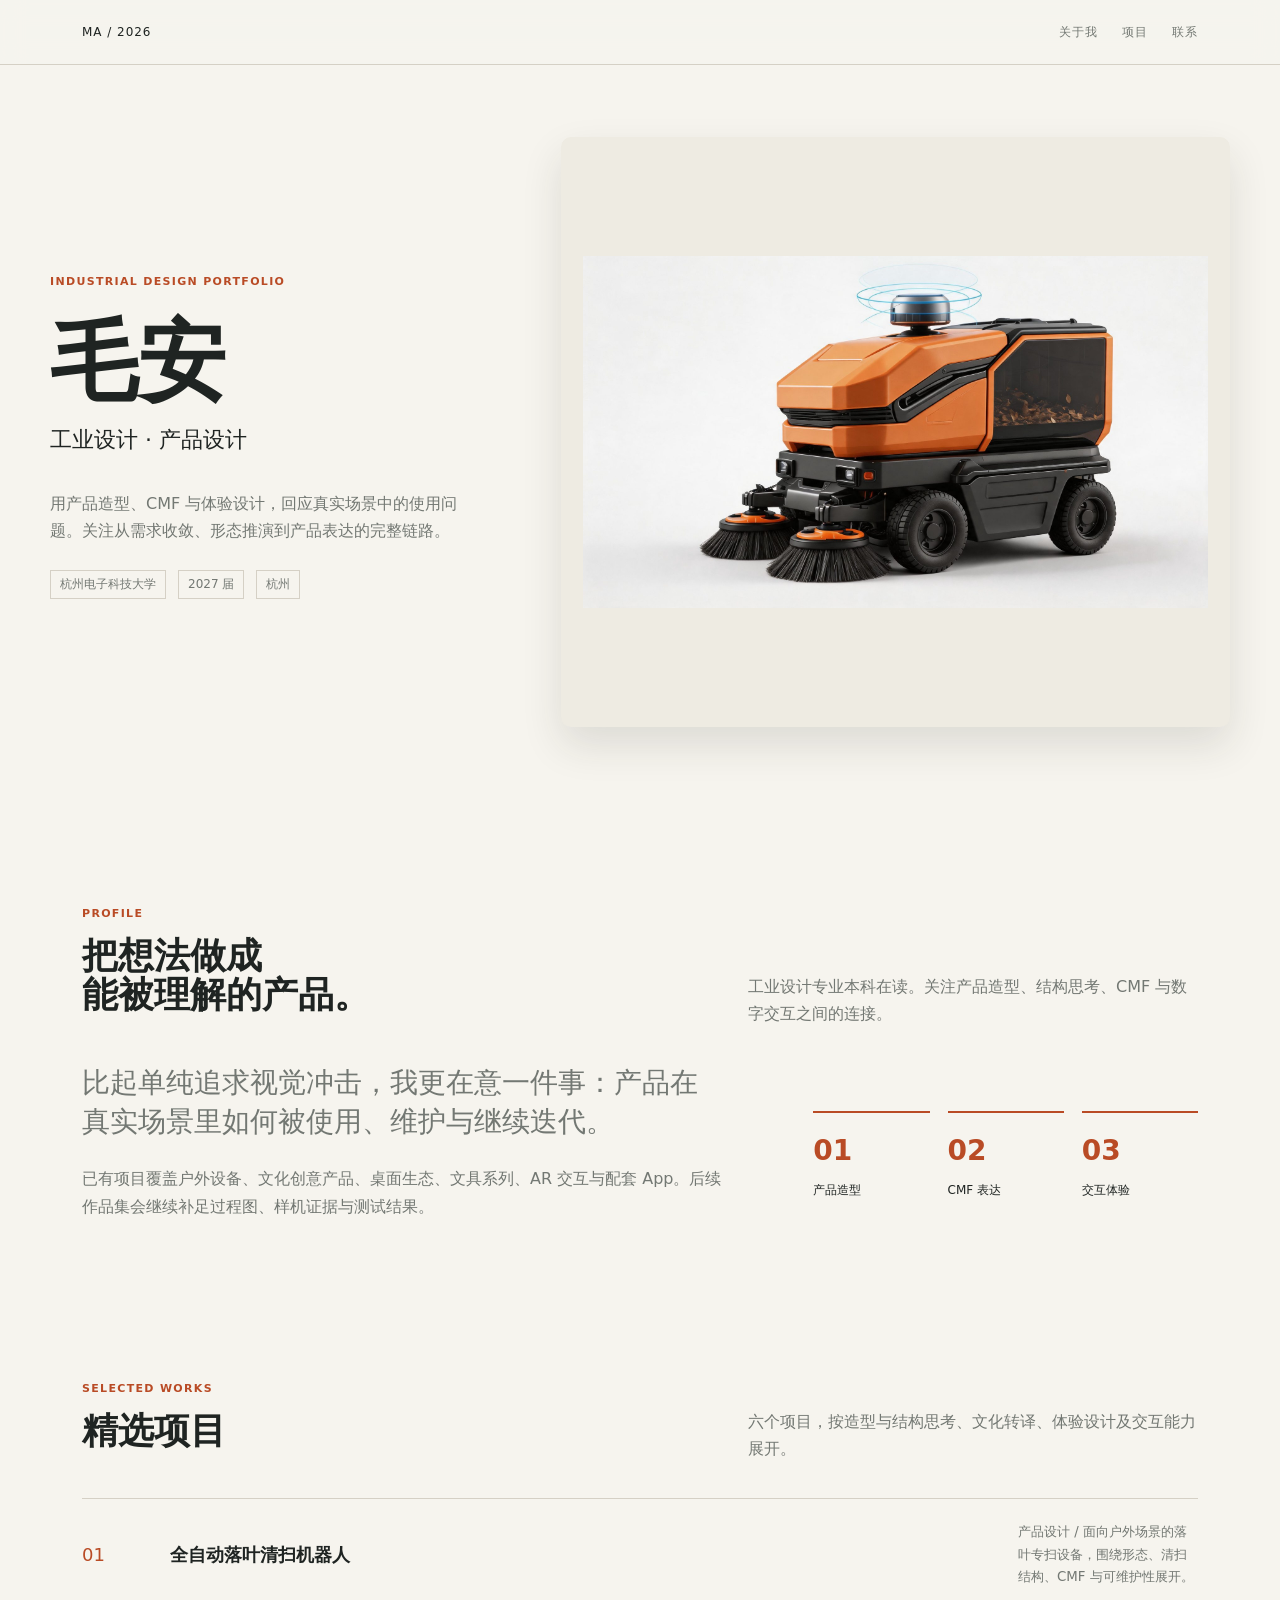
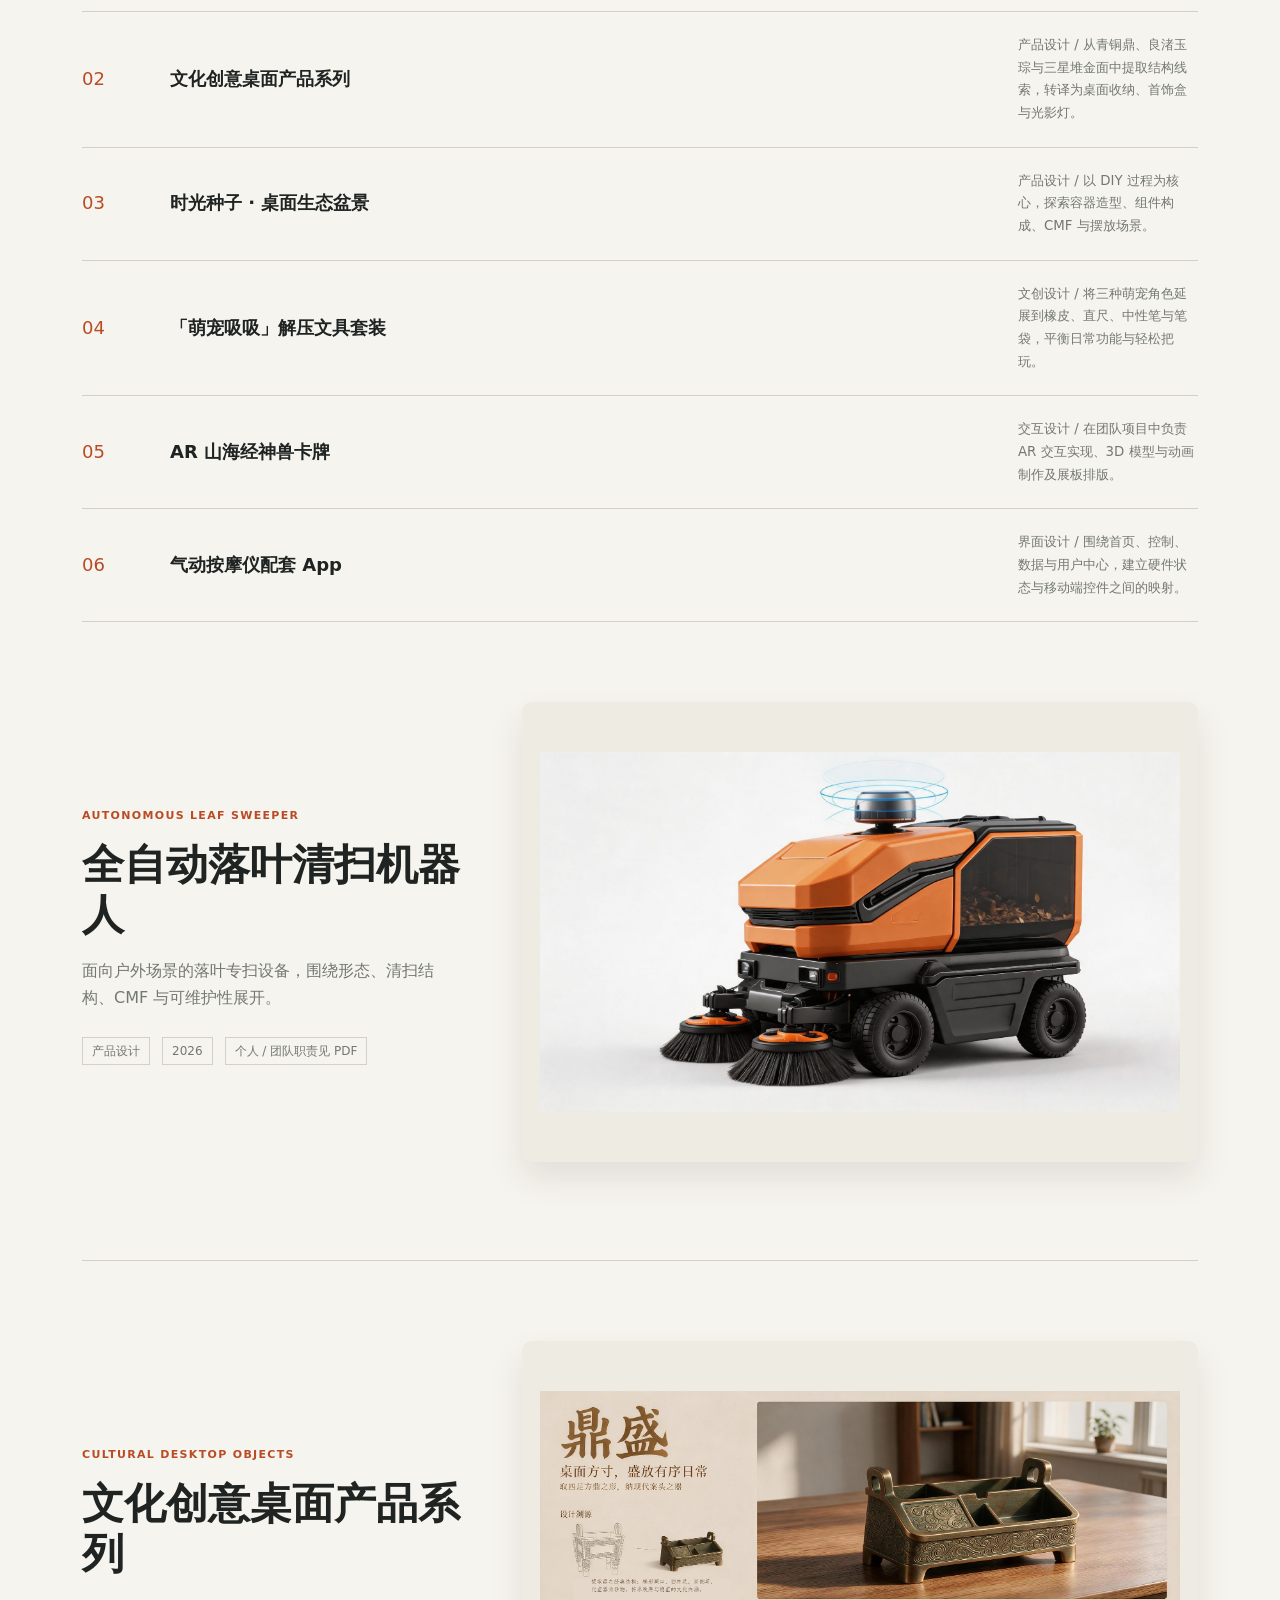
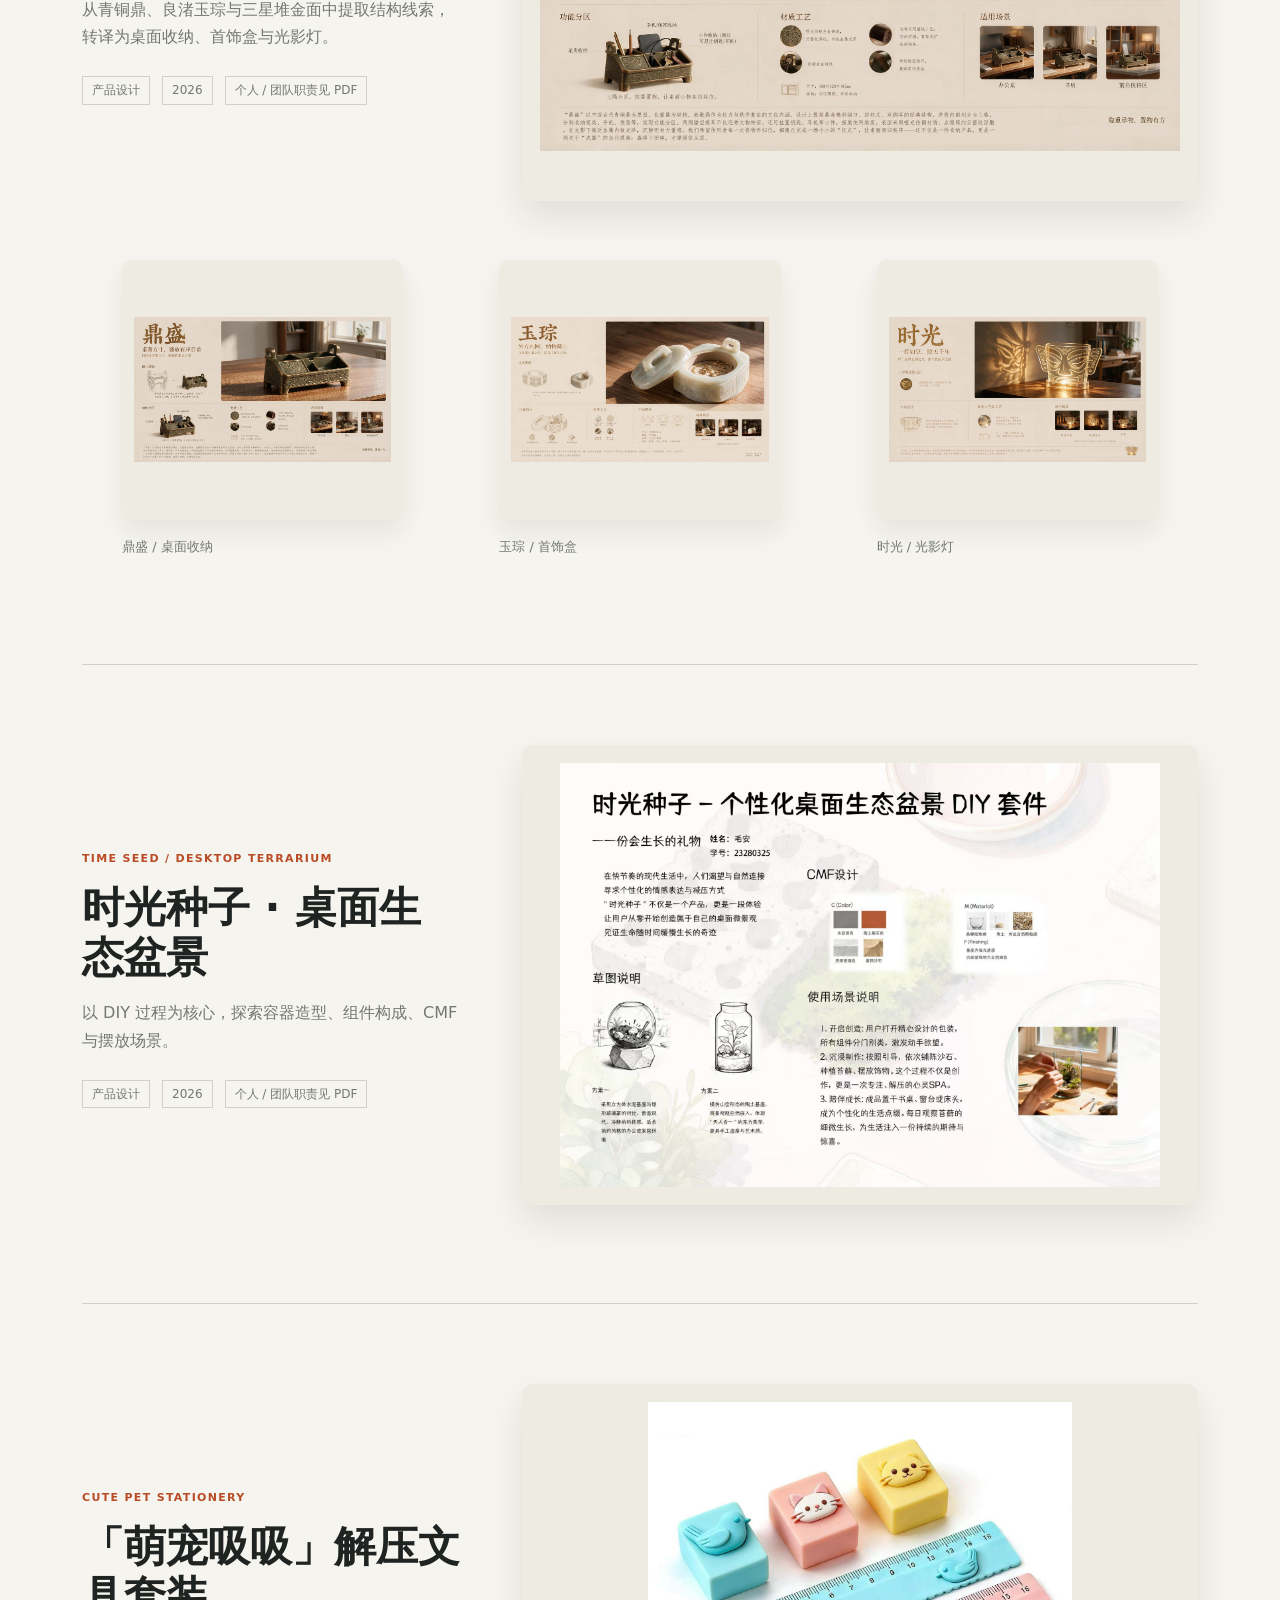
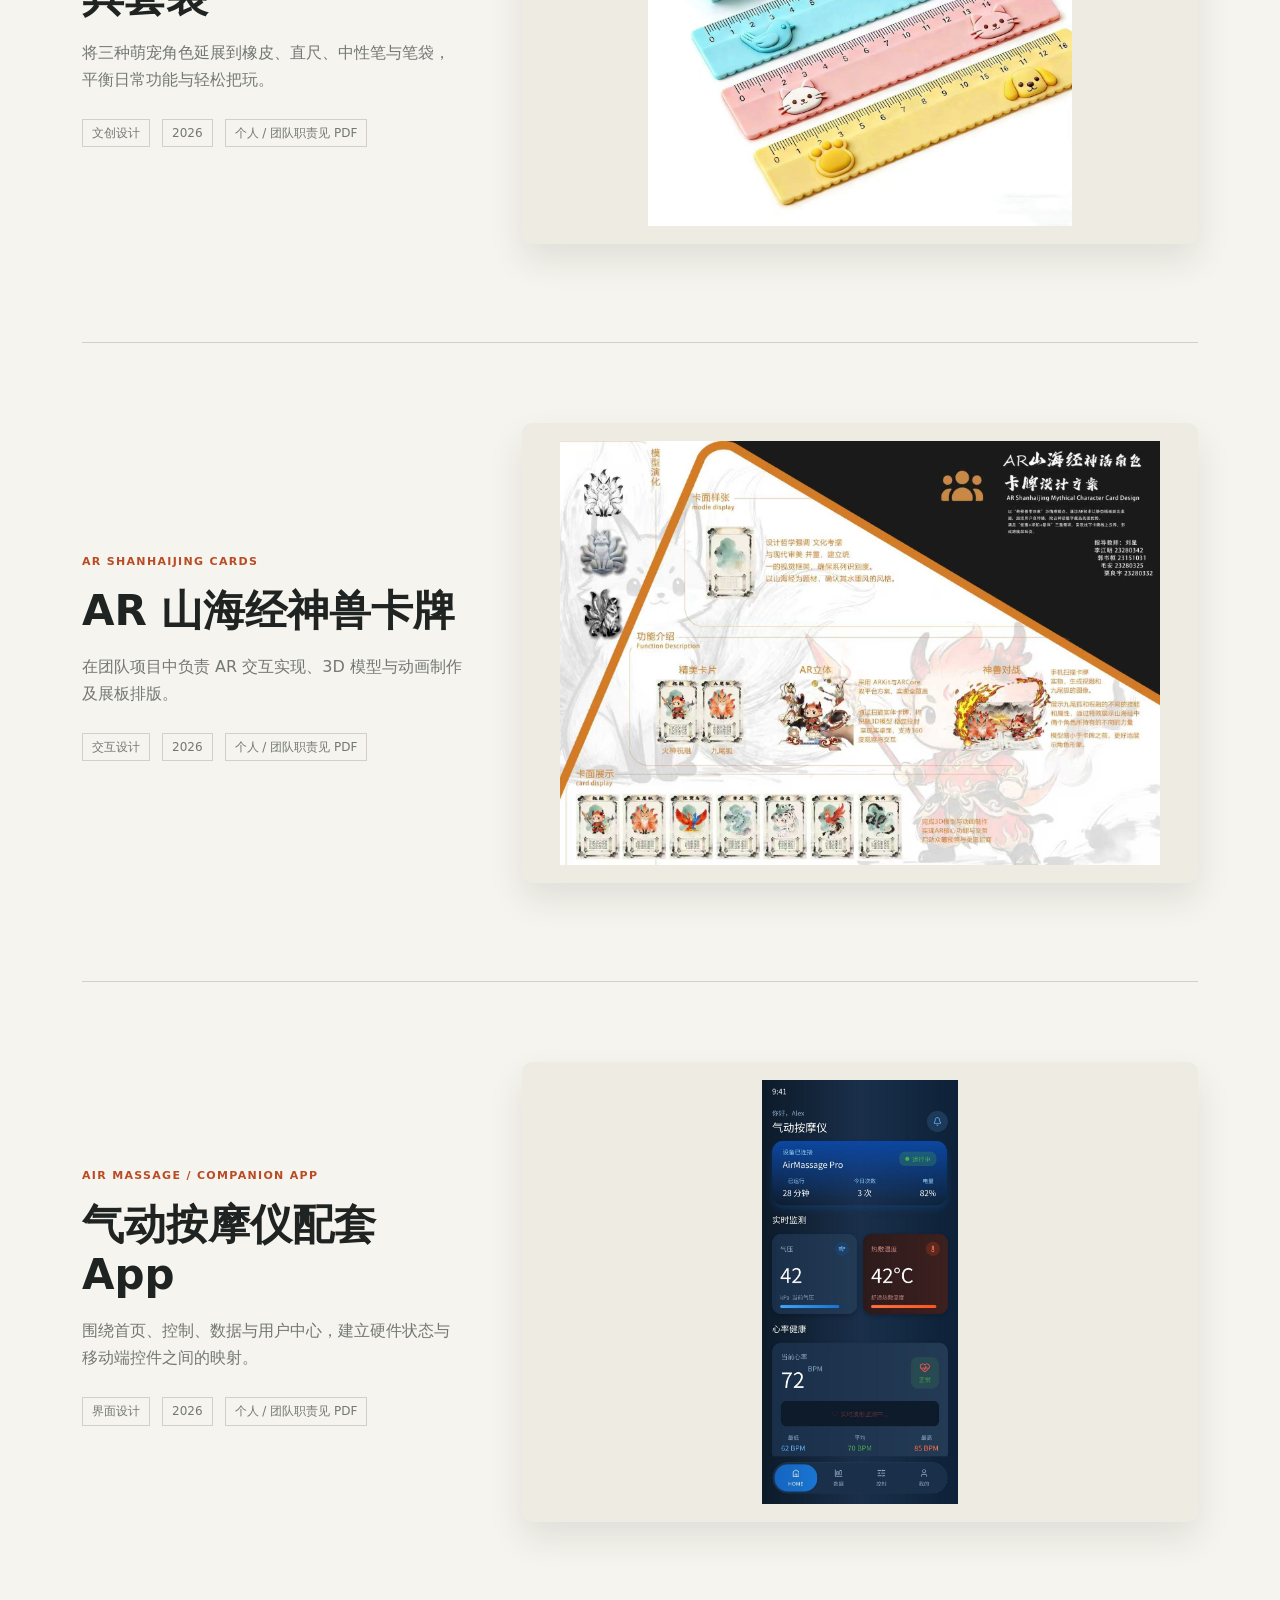
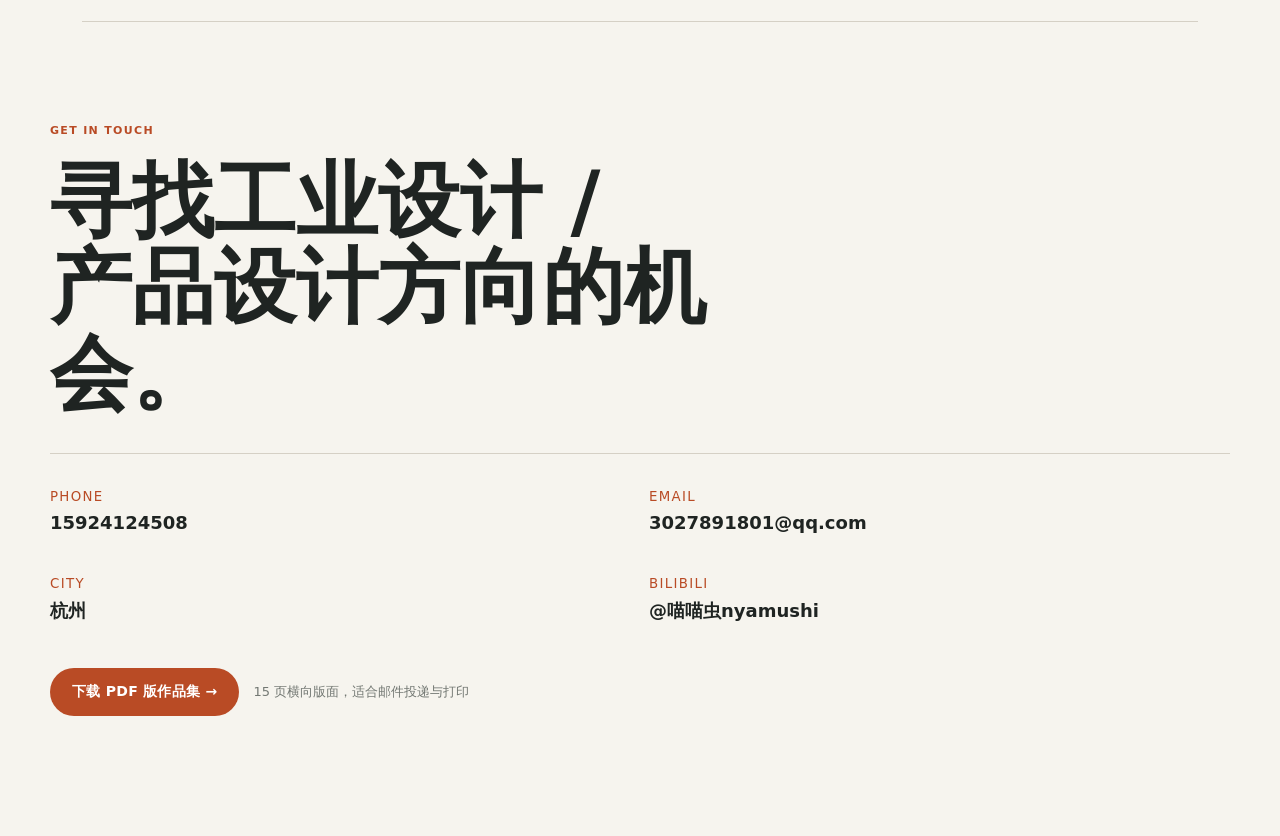
==== commit c9dd109f: "更新线上站点为作品集 2026（单文件版）+ 新增 PDF 版 线上首页替换 - index.html：新版单文件作品集（2.84MB），图片以 data URI 内嵌，离线可用 - 原多文件版（in" ====
--- a/index.html
+++ b/index.html
@@ -1,353 +1,3 @@
-<!DOCTYPE html>
-<html lang="zh-CN">
-<head>
-<meta charset="UTF-8">
-<meta name="viewport" content="width=device-width, initial-scale=1, viewport-fit=cover">
-<title>毛安 · 工业设计作品集 | 杭州电子科技大学 · 2027 届校招</title>
-<meta name="description" content="毛安，杭州电子科技大学工业设计本科。作品集包含全自动落叶清扫机器人、AR 山海经神兽卡牌、文化创意桌面产品系列、桌面生态盆景 DIY 套件等 9 个设计 / 交互项目。">
-<meta name="author" content="毛安">
-<meta name="theme-color" content="#0b0b0c">
-
-<meta property="og:type" content="website">
-<meta property="og:title" content="毛安 · 工业设计作品集">
-<meta property="og:description" content="产品造型 · CMF · 建模渲染 · AR 交互 —— 2027 届校招求职作品集">
-<meta property="og:image" content="assets/img/robot/board-1100.jpg">
-
-<link rel="preconnect" href="https://fonts.googleapis.com">
-<link rel="preconnect" href="https://fonts.gstatic.com" crossorigin>
-<link rel="stylesheet" href="https://fonts.googleapis.com/css2?family=Inter:wght@400;500;600;700&family=IBM+Plex+Mono:wght@400;500;600&display=swap">
-<link rel="icon" href="favicon.ico" sizes="any">
-<link rel="apple-touch-icon" href="favicon.ico">
-<link rel="icon" href="data:image/svg+xml,<svg xmlns='http://www.w3.org/2000/svg' viewBox='0 0 100 100'><rect width='100' height='100' rx='22' fill='%23ff5a1f'/><text x='50' y='70' font-size='62' font-family='sans-serif' font-weight='700' fill='white' text-anchor='middle'>M</text></svg>">
-<link rel="stylesheet" href="assets/css/style.css">
-
-<script type="application/ld+json">
-{
-  "@context": "https://schema.org",
-  "@type": "Person",
-  "name": "毛安",
-  "jobTitle": "工业设计 / 产品设计",
-  "telephone": "15924124508",
-  "email": "3027891801@qq.com",
-  "address": { "@type": "PostalAddress", "addressLocality": "杭州", "addressCountry": "CN" },
-  "alumniOf": { "@type": "CollegeOrUniversity", "name": "杭州电子科技大学" },
-  "knowsAbout": ["工业设计", "产品造型", "CMF 设计", "Rhino", "Blender", "AR 交互设计"]
-}
-</script>
-</head>
-<body>
-<div id="boot" style="position:fixed;inset:0;z-index:999;background:#0b0b0c"></div>
-
-<!-- ============================ 导航 ============================ -->
-<header class="nav">
-  <div class="nav__inner">
-    <a class="brand" href="#top" aria-label="返回顶部">
-      <span class="brand__mark" aria-hidden="true">M</span>
-      <span class="brand__text">
-        <span class="brand__name">毛安</span>
-        <span class="brand__role">Industrial Design</span>
-      </span>
-    </a>
-
-    <nav class="nav__links" id="navLinks" aria-label="主导航">
-      <a class="nav__link is-active" href="#work">项目</a>
-      <a class="nav__link" href="#about">关于</a>
-      <a class="nav__link" href="#skills">能力</a>
-      <a class="nav__link" href="#experience">经历</a>
-      <a class="nav__link" href="#contact">联系</a>
-      <a class="nav__mobile-cta" href="mailto:3027891801@qq.com">
-        <span class="btn btn--primary btn--sm">发送邮件 <span class="btn__arrow">→</span></span>
-      </a>
-    </nav>
-
-    <div class="nav__cta">
-      <a class="btn btn--ghost btn--sm nav__mail" href="mailto:3027891801@qq.com">3027891801@qq.com</a>
-      <button class="nav__burger" id="burger" aria-label="打开菜单" aria-expanded="false" aria-controls="navLinks">
-        <span></span><span></span><span></span>
-      </button>
-    </div>
-  </div>
-  <div class="nav__progress" id="navProgress"></div>
-</header>
-
-<main id="top">
-
-<!-- ============================ Hero ============================ -->
-<section class="hero">
-  <div class="hero__bg" aria-hidden="true">
-    <img src="assets/img/robot/render-side-1800.jpg" alt="" fetchpriority="high" decoding="async">
-  </div>
-  <div class="hero__grid" aria-hidden="true"></div>
-
-  <div class="hero__inner">
-    <div class="wrap">
-      <p class="hero__status" data-reveal>
-        <span class="dot" aria-hidden="true"></span>
-        2027 届校招 · 即日起可实习
-      </p>
-
-      <h1 class="hero__name" data-reveal style="--d:60ms">毛安<span class="accent">.</span></h1>
-
-      <p class="hero__tagline" data-reveal style="--d:120ms">
-        用造型、结构与 CMF，<br><em>把想法做成能被摸到的东西。</em>
-      </p>
-
-      <div class="hero__meta" data-reveal style="--d:180ms">
-        <span>工业设计 / 产品设计</span>
-        <span class="sep">/</span>
-        <span>杭州电子科技大学</span>
-        <span class="sep">/</span>
-        <span>杭州</span>
-      </div>
-
-      <div class="hero__actions" data-reveal style="--d:240ms">
-        <a class="btn btn--primary" href="#work">查看项目 <span class="btn__arrow">→</span></a>
-        <a class="btn btn--ghost" href="mailto:3027891801@qq.com">联系我</a>
-      </div>
-
-      <div class="hero__stats" data-reveal style="--d:320ms">
-        <div class="stat">
-          <div class="stat__num"><span data-count="3">3</span><span class="unit">年</span></div>
-          <div class="stat__label">工业设计系统训练</div>
-        </div>
-        <div class="stat">
-          <div class="stat__num"><span data-count="9">9</span><span class="unit">个</span></div>
-          <div class="stat__label">设计 / 交互项目</div>
-        </div>
-        <div class="stat">
-          <div class="stat__num"><span data-count="1.1">1.1</span><span class="unit">万</span></div>
-          <div class="stat__label">B 站粉丝 · 独立运营 3 年</div>
-        </div>
-        <div class="stat">
-          <div class="stat__num"><span data-count="60">60</span><span class="unit">万</span></div>
-          <div class="stat__label">单条视频最高播放</div>
-        </div>
-      </div>
-    </div>
-  </div>
-
-  <div class="hero__scroll" aria-hidden="true">Scroll</div>
-</section>
-
-<!-- ============================ 技能跑马灯 ============================ -->
-<div class="marquee" aria-hidden="true">
-  <div class="marquee__track" id="marqueeTrack"></div>
-</div>
-
-<!-- ============================ 项目 ============================ -->
-<section class="section" id="work">
-  <div class="wrap">
-    <div class="sec-head" data-reveal>
-      <div>
-        <p class="sec-label">Selected Works</p>
-        <h2 class="sec-title">项目作品 <em>/ <span id="workCount">07</span></em></h2>
-      </div>
-      <p class="sec-desc">
-        从产品造型到 AR 交互，从竞赛整机设计到系列化文创。
-        每个项目都尽量做到<strong style="color:var(--text)">可追溯的完整链路</strong>：需求 → 草图 → 建模 → 渲染 → 结构 → 展板。
-      </p>
-    </div>
-
-    <div class="filters" id="filters" data-reveal></div>
-    <div class="cards" id="projectGrid"></div>
-    <p class="cards__empty" id="cardsEmpty">该分类下暂无项目。</p>
-  </div>
-</section>
-
-<!-- ============================ 关于 ============================ -->
-<section class="section section--paper" id="about">
-  <div class="wrap">
-    <div class="sec-head" data-reveal>
-      <div>
-        <p class="sec-label">Profile</p>
-        <h2 class="sec-title">关于我 <em>/ About</em></h2>
-      </div>
-      <p class="sec-desc">
-        杭州电子科技大学工业设计本科在读，2027 年 6 月毕业。
-        习惯把设计当作一条完整链路来做，而不是停在一张效果图上。
-      </p>
-    </div>
-
-    <div class="about-grid">
-      <div data-reveal>
-        <p class="lead" style="color:var(--paper-ink);margin-bottom:26px">
-          我是毛安，工业设计专业本科在读。比起单纯追求视觉冲击，我更在意一件事：
-          <strong>这个产品在真实场景里到底怎么被使用、怎么被维护、怎么被生产。</strong>
-        </p>
-        <div class="adv-list" id="advList"></div>
-      </div>
-
-      <div data-reveal style="--d:120ms">
-        <div class="facts" id="factsList"></div>
-        <div style="margin-top:28px;display:flex;flex-wrap:wrap;gap:12px">
-          <a class="btn btn--primary" href="mailto:3027891801@qq.com">发送邮件 <span class="btn__arrow">→</span></a>
-          <a class="btn btn--ghost" href="#contact">查看联系方式</a>
-        </div>
-      </div>
-    </div>
-  </div>
-</section>
-
-<!-- ============================ 能力 ============================ -->
-<section class="section" id="skills">
-  <div class="wrap">
-    <div class="sec-head" data-reveal>
-      <div>
-        <p class="sec-label">Capabilities</p>
-        <h2 class="sec-title">能力清单 <em>/ Skills</em></h2>
-      </div>
-      <p class="sec-desc">设计工具、设计能力、交互视觉与内容协作四个方向，覆盖从概念到落地的完整环节。</p>
-    </div>
-
-    <div class="skills" id="skillsGrid" data-reveal></div>
-  </div>
-</section>
-
-<!-- ============================ 经历 ============================ -->
-<section class="section" id="experience">
-  <div class="wrap">
-    <div class="sec-head" data-reveal>
-      <div>
-        <p class="sec-label">Experience</p>
-        <h2 class="sec-title">经历 <em>/ Background</em></h2>
-      </div>
-      <p class="sec-desc">专业学习之外，内容创作、社区协作与团队管理构成了另一半的实践积累。</p>
-    </div>
-
-    <div class="timeline" id="timeline" data-reveal></div>
-  </div>
-</section>
-
-<!-- ============================ 联系 ============================ -->
-<section class="section contact" id="contact">
-  <div class="wrap contact__inner">
-    <p class="sec-label" data-reveal>Get in Touch</p>
-    <h2 class="contact__title" data-reveal style="--d:60ms">正在寻找<br>工业设计 / 产品设计<br>方向的机会。</h2>
-    <p class="contact__desc" data-reveal style="--d:120ms">
-      即日起可实习，2027 年 6 月毕业后可全职。欢迎就岗位、项目或作品细节与我联系，也随时可以安排面试与作品讲解。
-    </p>
-
-    <div class="contact__grid" data-reveal style="--d:180ms">
-      <a class="contact__cell" href="tel:15924124508">
-        <p class="contact__k">电话</p>
-        <p class="contact__v">15924124508<span class="arrow">→</span></p>
-      </a>
-      <a class="contact__cell" href="mailto:3027891801@qq.com">
-        <p class="contact__k">邮箱</p>
-        <p class="contact__v">3027891801@qq.com<span class="arrow">→</span></p>
-      </a>
-      <div class="contact__cell">
-        <p class="contact__k">所在城市</p>
-        <p class="contact__v">杭州 · 可接受调剂</p>
-      </div>
-      <div class="contact__cell">
-        <p class="contact__k">B 站</p>
-        <p class="contact__v">@喵喵虫nyamushi</p>
-      </div>
-    </div>
-
-    <div class="contact__actions" data-reveal style="--d:240ms">
-      <a class="btn btn--primary" href="mailto:3027891801@qq.com?subject=面试邀约 - 毛安 工业设计">发送邮件 <span class="btn__arrow">→</span></a>
-      <button class="btn btn--ghost" id="copyMail" type="button">复制邮箱</button>
-      <button class="btn btn--ghost" onclick="window.print()">导出为 PDF</button>
-    </div>
-  </div>
-</section>
-
-</main>
-
-<!-- ============================ 页脚 ============================ -->
-<footer class="footer">
-  <div class="wrap footer__inner">
-    <p>© <span id="year"></span> 毛安 · 工业设计作品集 · 杭州电子科技大学</p>
-    <nav class="footer__links" aria-label="页脚导航">
-      <a href="#work">项目</a>
-      <a href="#about">关于</a>
-      <a href="#skills">能力</a>
-      <a href="#experience">经历</a>
-      <a href="mailto:3027891801@qq.com">3027891801@qq.com</a>
-    </nav>
-  </div>
-</footer>
-
-<script src="assets/js/projects.js"></script>
-<script src="assets/js/main.js"></script>
-<script>
-/* ---- 首页专属：从数据层渲染列表区块（非模块脚本，file:// 亦可运行） ---- */
-(function () {
-  var q = function (s) { return document.querySelector(s); };
-
-  /* 跑马灯：内容复制两份以实现无缝循环 */
-  var mk = q('#marqueeTrack');
-  if (mk && typeof MARQUEE !== 'undefined') {
-    var html = MARQUEE.map(function (t) { return '<span class="marquee__item">' + t + '</span>'; }).join('');
-    mk.innerHTML = html + html;
-  }
-
-  /* 个人优势 */
-  var adv = q('#advList');
-  if (adv && typeof ADVANTAGES !== 'undefined') {
-    adv.innerHTML = ADVANTAGES.map(function (a) {
-      return '<div class="adv"><span class="adv__i">' + a.i + '</span><p>' + a.t + '</p></div>';
-    }).join('');
-  }
-
-  /* 基本信息 */
-  var facts = q('#factsList');
-  if (facts && typeof FACTS !== 'undefined') {
-    facts.innerHTML = FACTS.map(function (f) {
-      return '<div class="fact"><div class="fact__k">' + f.k + '</div><div class="fact__v">' + f.v + '</div></div>';
-    }).join('');
-  }
-
-  /* 能力清单 */
-  var sk = q('#skillsGrid');
-  if (sk && typeof SKILLS !== 'undefined') {
-    sk.innerHTML = SKILLS.map(function (s) {
-      return '<div class="skill"><p class="skill__label">' + s.label + '</p><ul class="skill__list">' +
-        s.items.map(function (i) { return '<li>' + i + '</li>'; }).join('') +
-        '</ul></div>';
-    }).join('');
-  }
-
-  /* 经历时间线 */
-  var tl = q('#timeline');
-  if (tl && typeof TIMELINE !== 'undefined') {
-    tl.innerHTML = TIMELINE.map(function (it) {
-      return '<div class="tl-item"><div class="tl-when">' + it.when + '</div>' +
-        '<div class="tl-what"><p class="tl-role">' + it.role + '</p>' +
-        '<p class="tl-org">' + it.org + '</p>' +
-        '<p class="tl-desc">' + it.desc + '</p></div></div>';
-    }).join('');
-  }
-
-  var y = q('#year');
-  if (y) y.textContent = new Date().getFullYear();
-
-  /* 作品数量从数据层同步，避免标题与实际项目数不一致 */
-  var wc = q('#workCount');
-  if (wc && typeof PROJECTS !== 'undefined') {
-    wc.textContent = String(PROJECTS.length).padStart(2, '0');
-  }
-
-  /* 复制邮箱：线上不提供简历文件，方便 HR 一键拿到联系方式 */
-  var cm = q('#copyMail');
-  if (cm) {
-    cm.addEventListener('click', function () {
-      var mail = '3027891801@qq.com';
-      var done = function () {
-        var old = cm.textContent;
-        cm.textContent = '已复制 ✓';
-        setTimeout(function () { cm.textContent = old; }, 1800);
-      };
-      if (navigator.clipboard && navigator.clipboard.writeText) {
-        navigator.clipboard.writeText(mail).then(done, function () { cm.textContent = mail; });
-      } else {
-        cm.textContent = mail;
-      }
-    });
-  }
-})();
-</script>
-</body>
-</html>
+<!doctype html><html lang="zh-CN"><head><meta charset="utf-8"><meta name="viewport" content="width=device-width, initial-scale=1"><link rel="icon" href="data:image/svg+xml,%3Csvg xmlns='http://www.w3.org/2000/svg' viewBox='0 0 100 100'%3E%3Crect width='100' height='100' rx='22' fill='%23b94b25'/%3E%3Ctext x='50' y='70' font-size='58' font-family='sans-serif' font-weight='700' fill='white' text-anchor='middle'%3EMA%3C/text%3E%3C/svg%3E"><title>毛安 · 工业设计作品集 2026</title><style>
+:root{--paper:#f6f4ee;--ink:#1f2422;--muted:#737873;--line:#d5d0c5;--accent:#b94b25;--max:1180px}*{box-sizing:border-box}html{scroll-behavior:smooth}body{margin:0;background:var(--paper);color:var(--ink);font-family:"Microsoft YaHei",system-ui,sans-serif;line-height:1.7}a{color:inherit;text-decoration:none}.wrap{max-width:var(--max);margin:auto;padding:0 32px}.nav{position:sticky;top:0;z-index:5;background:rgba(246,244,238,.9);backdrop-filter:blur(12px);border-bottom:1px solid var(--line)}.navin{display:flex;justify-content:space-between;align-items:center;height:64px;font-size:12px;letter-spacing:.08em}.navlinks{display:flex;gap:24px;color:var(--muted)}.eyebrow{font-size:11px;letter-spacing:.12em;color:var(--accent);font-weight:700}.hero{display:grid;grid-template-columns:.85fr 1.35fr;gap:7vw;align-items:center;padding:72px 0 96px;min-height:760px}.hero h1{font-size:clamp(44px,7vw,88px);line-height:1.05;margin:24px 0 12px;letter-spacing:0}.hero h2{font-weight:400;font-size:22px;margin:0 0 32px}.hero p{max-width:430px;color:var(--muted);font-size:16px}.hero img{width:100%;height:590px;object-fit:contain;background:#eeebe2;padding:22px;border-radius:10px;box-shadow:0 18px 40px rgba(44,38,30,.12)}.rule{height:1px;background:var(--line)}.sectionhead{display:flex;justify-content:space-between;align-items:end;padding:74px 0 36px}.sectionhead h2{font-size:36px;line-height:1.1;margin:12px 0}.sectionhead p{color:var(--muted);max-width:450px;margin:0}.profile{display:grid;grid-template-columns:1.25fr .75fr;gap:90px;padding-bottom:70px}.profile .lead{font-size:28px;line-height:1.4;margin:0 0 24px}.profile p{color:var(--muted)}.stats{display:grid;grid-template-columns:repeat(3,1fr);gap:18px;margin-top:48px}.stat{border-top:2px solid var(--accent);padding-top:14px}.stat strong{display:block;font-size:28px;color:var(--accent)}.stat span{font-size:12px}.contents{border-top:1px solid var(--line);border-bottom:1px solid var(--line)}.contents a{display:grid;grid-template-columns:70px 1fr 180px;gap:18px;padding:22px 0;border-top:1px solid var(--line);align-items:center}.contents a:first-of-type{border-top:0}.no{color:var(--accent);font-size:18px}.contents strong{font-size:18px}.contents small{color:var(--muted)}.project{padding:80px 0 90px;border-bottom:1px solid var(--line)}.projectgrid{display:grid;grid-template-columns:.72fr 1.28fr;gap:60px;align-items:center}.project h3{font-size:42px;line-height:1.2;margin:14px 0}.project .eng{font-size:11px;letter-spacing:.12em;color:var(--accent);font-weight:700}.project .desc{color:var(--muted);max-width:500px}.project img{width:100%;height:460px;object-fit:contain;background:#eeebe2;padding:18px;border-radius:10px;box-shadow:0 16px 34px rgba(44,38,30,.10)}.meta{display:flex;flex-wrap:wrap;gap:12px;color:var(--muted);font-size:12px;margin-top:26px}.meta span{border:1px solid var(--line);padding:3px 9px}.series{display:grid;grid-template-columns:repeat(3,1fr);gap:16px;margin-top:34px}.series img{height:260px;object-fit:contain;background:#eeebe2;padding:12px;border-radius:10px;box-shadow:0 12px 26px rgba(44,38,30,.08)}.series figcaption{font-size:13px;margin-top:8px;color:var(--muted)}.contact{padding:100px 0 120px}.contact h2{font-size:clamp(42px,7vw,82px);line-height:1.05;margin:18px 0 36px;max-width:800px}.contactgrid{display:grid;grid-template-columns:repeat(2,1fr);gap:18px;border-top:1px solid var(--line);padding-top:24px}.contactgrid div{padding:8px 0}.contactgrid small{display:block;color:var(--accent);letter-spacing:.1em}.contactgrid strong{font-size:18px}@media(max-width:760px){.wrap{padding:0 20px}.navlinks{gap:12px}.hero,.profile,.projectgrid{grid-template-columns:1fr;gap:34px}.hero{padding-top:48px;min-height:0}.hero img{height:360px}.sectionhead{display:block}.sectionhead h2{font-size:30px}.stats,.series,.contactgrid{grid-template-columns:1fr}.contents a{grid-template-columns:44px 1fr}.contents small{display:none}.project h3{font-size:34px}.project img{height:300px}.profile .lead{font-size:23px}}
+</style><style>.pdflink{margin:34px 0 0;display:flex;align-items:center;gap:14px;flex-wrap:wrap}.pdflink a{display:inline-flex;align-items:center;gap:8px;padding:12px 22px;background:var(--accent);color:#fff;border-radius:999px;font-size:14px;font-weight:600;letter-spacing:.02em;transition:opacity .25s}.pdflink a:hover{opacity:.86}.pdflink span{color:var(--muted);font-size:13px}</style></head><body><header class="nav"><div class="wrap navin"><a href="#top">MA / 2026</a><nav class="navlinks"><a href="#profile">关于我</a><a href="#works">项目</a><a href="#contact">联系</a></nav></div></header><main id="top"><section class="hero wrap"><div><div class="eyebrow">INDUSTRIAL DESIGN PORTFOLIO</div><h1>毛安</h1><h2>工业设计 · 产品设计</h2><p>用产品造型、CMF 与体验设计，回应真实场景中的使用问题。关注从需求收敛、形态推演到产品表达的完整链路。</p><div class="meta"><span>杭州电子科技大学</span><span>2027 届</span><span>杭州</span></div></div><div><img class="" src="[data-uri]" alt="jimeng-2026-06-16-8638-3D_渲染未来树叶收集站_绘制前部双盘边刷清扫总成的侧视图.png" loading="lazy"></div></section><section id="profile" class="wrap"><div class="sectionhead"><div><div class="eyebrow">PROFILE</div><h2>把想法做成<br>能被理解的产品。</h2></div><p>工业设计专业本科在读。关注产品造型、结构思考、CMF 与数字交互之间的连接。</p></div><div class="profile"><div><p class="lead">比起单纯追求视觉冲击，我更在意一件事：产品在真实场景里如何被使用、维护与继续迭代。</p><p>已有项目覆盖户外设备、文化创意产品、桌面生态、文具系列、AR 交互与配套 App。后续作品集会继续补足过程图、样机证据与测试结果。</p></div><div class="stats"><div class="stat"><strong>01</strong><span>产品造型</span></div><div class="stat"><strong>02</strong><span>CMF 表达</span></div><div class="stat"><strong>03</strong><span>交互体验</span></div></div></div></section><section id="works" class="wrap"><div class="sectionhead"><div><div class="eyebrow">SELECTED WORKS</div><h2>精选项目</h2></div><p>六个项目，按造型与结构思考、文化转译、体验设计及交互能力展开。</p></div><div class="contents"><a href="#p01"><span class="no">01</span><strong>全自动落叶清扫机器人</strong><small>产品设计 / 面向户外场景的落叶专扫设备，围绕形态、清扫结构、CMF 与可维护性展开。</small></a><a href="#p02"><span class="no">02</span><strong>文化创意桌面产品系列</strong><small>产品设计 / 从青铜鼎、良渚玉琮与三星堆金面中提取结构线索，转译为桌面收纳、首饰盒与光影灯。</small></a><a href="#p03"><span class="no">03</span><strong>时光种子 · 桌面生态盆景</strong><small>产品设计 / 以 DIY 过程为核心，探索容器造型、组件构成、CMF 与摆放场景。</small></a><a href="#p04"><span class="no">04</span><strong>「萌宠吸吸」解压文具套装</strong><small>文创设计 / 将三种萌宠角色延展到橡皮、直尺、中性笔与笔袋，平衡日常功能与轻松把玩。</small></a><a href="#p05"><span class="no">05</span><strong>AR 山海经神兽卡牌</strong><small>交互设计 / 在团队项目中负责 AR 交互实现、3D 模型与动画制作及展板排版。</small></a><a href="#p06"><span class="no">06</span><strong>气动按摩仪配套 App</strong><small>界面设计 / 围绕首页、控制、数据与用户中心，建立硬件状态与移动端控件之间的映射。</small></a></div><article class="project" id="p01"><div class="projectgrid"><div><div class="eng">AUTONOMOUS LEAF SWEEPER</div><h3>全自动落叶清扫机器人</h3><p class="desc">面向户外场景的落叶专扫设备，围绕形态、清扫结构、CMF 与可维护性展开。</p><div class="meta"><span>产品设计</span><span>2026</span><span>个人 / 团队职责见 PDF</span></div></div><div><img class="" src="[data-uri]